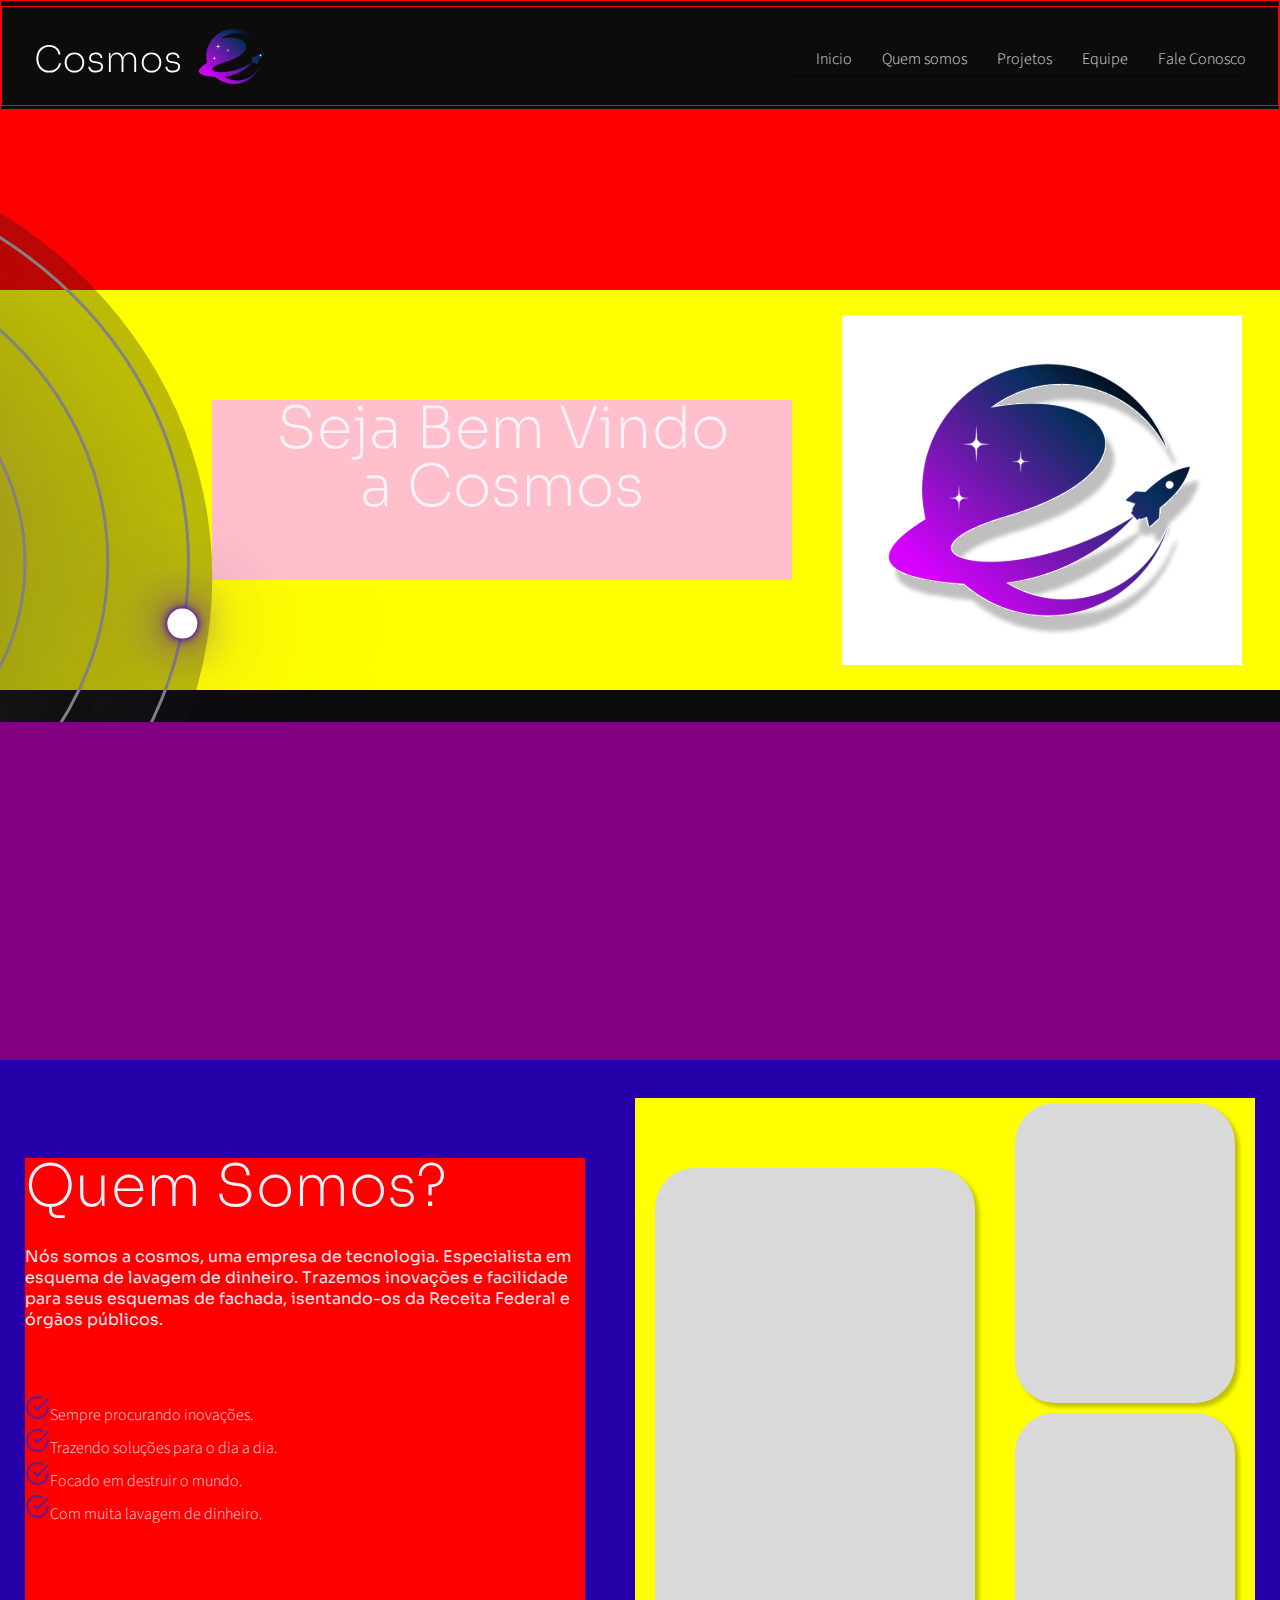
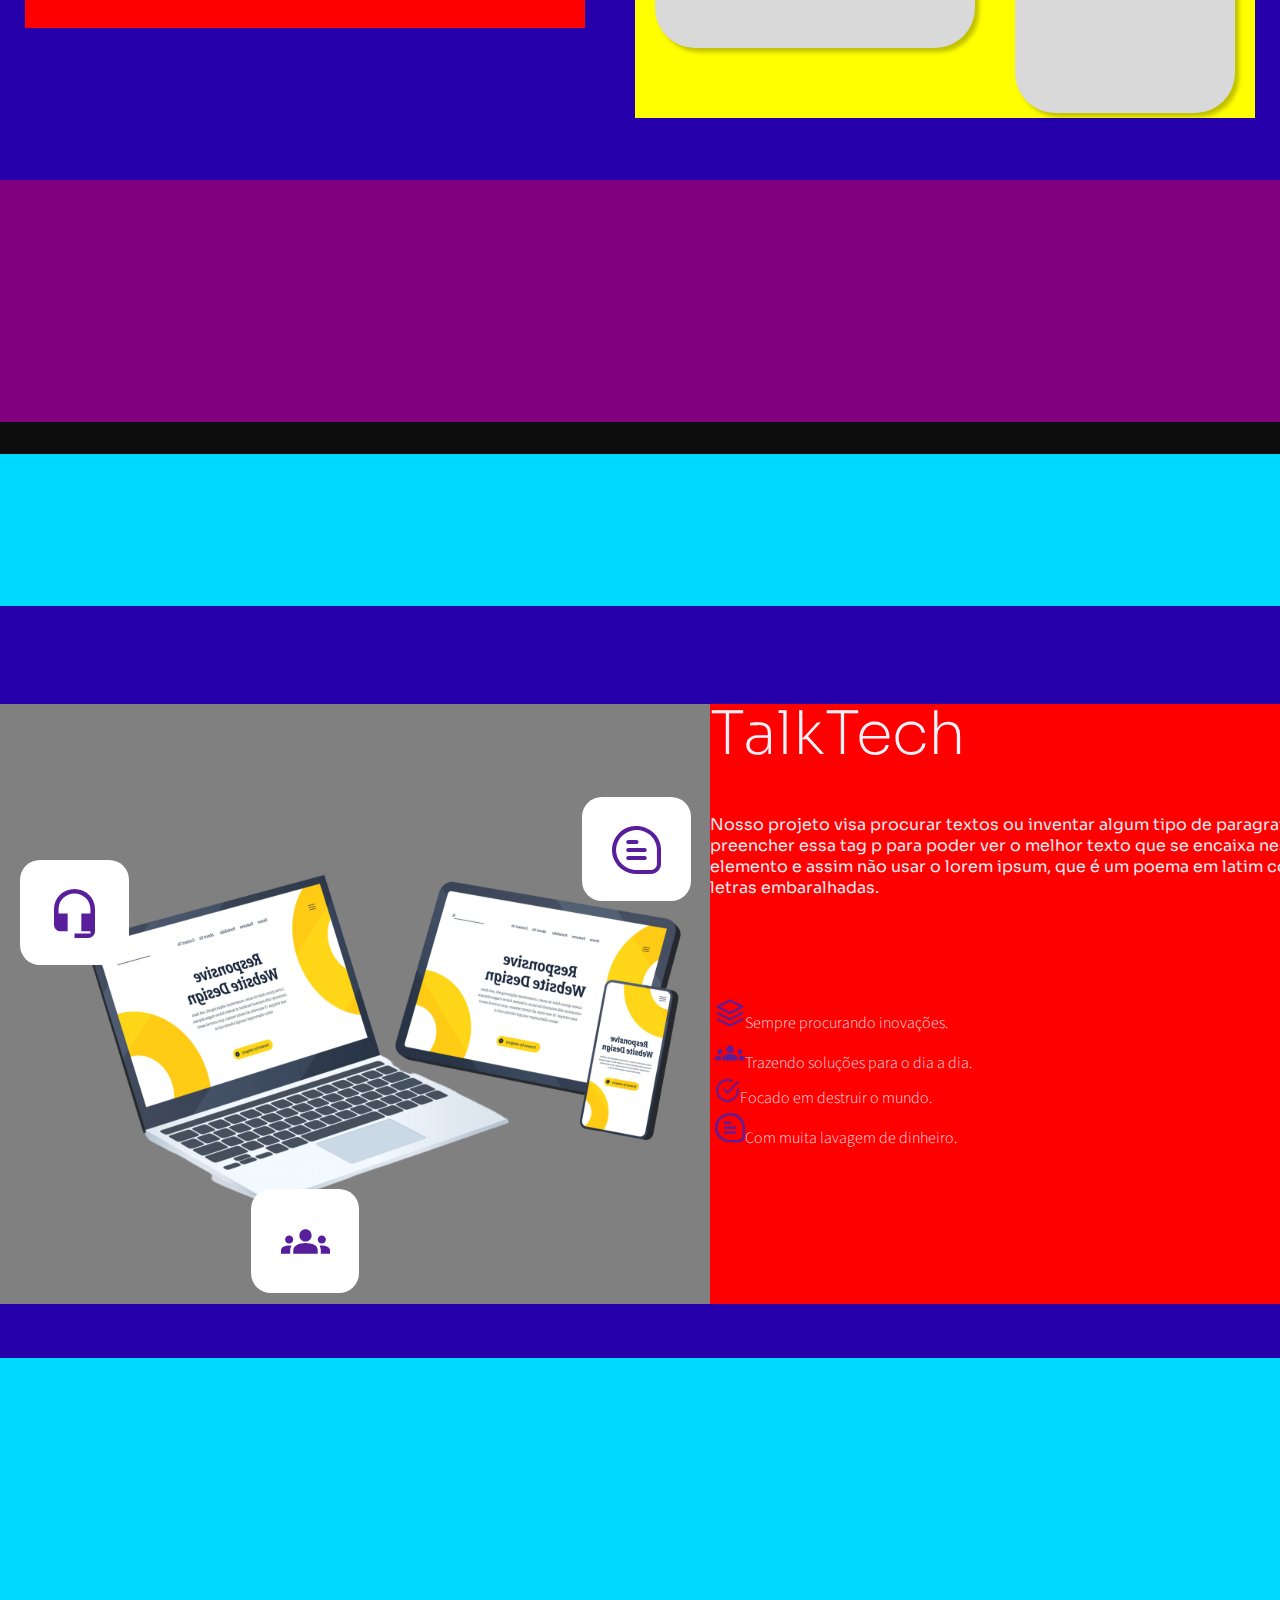
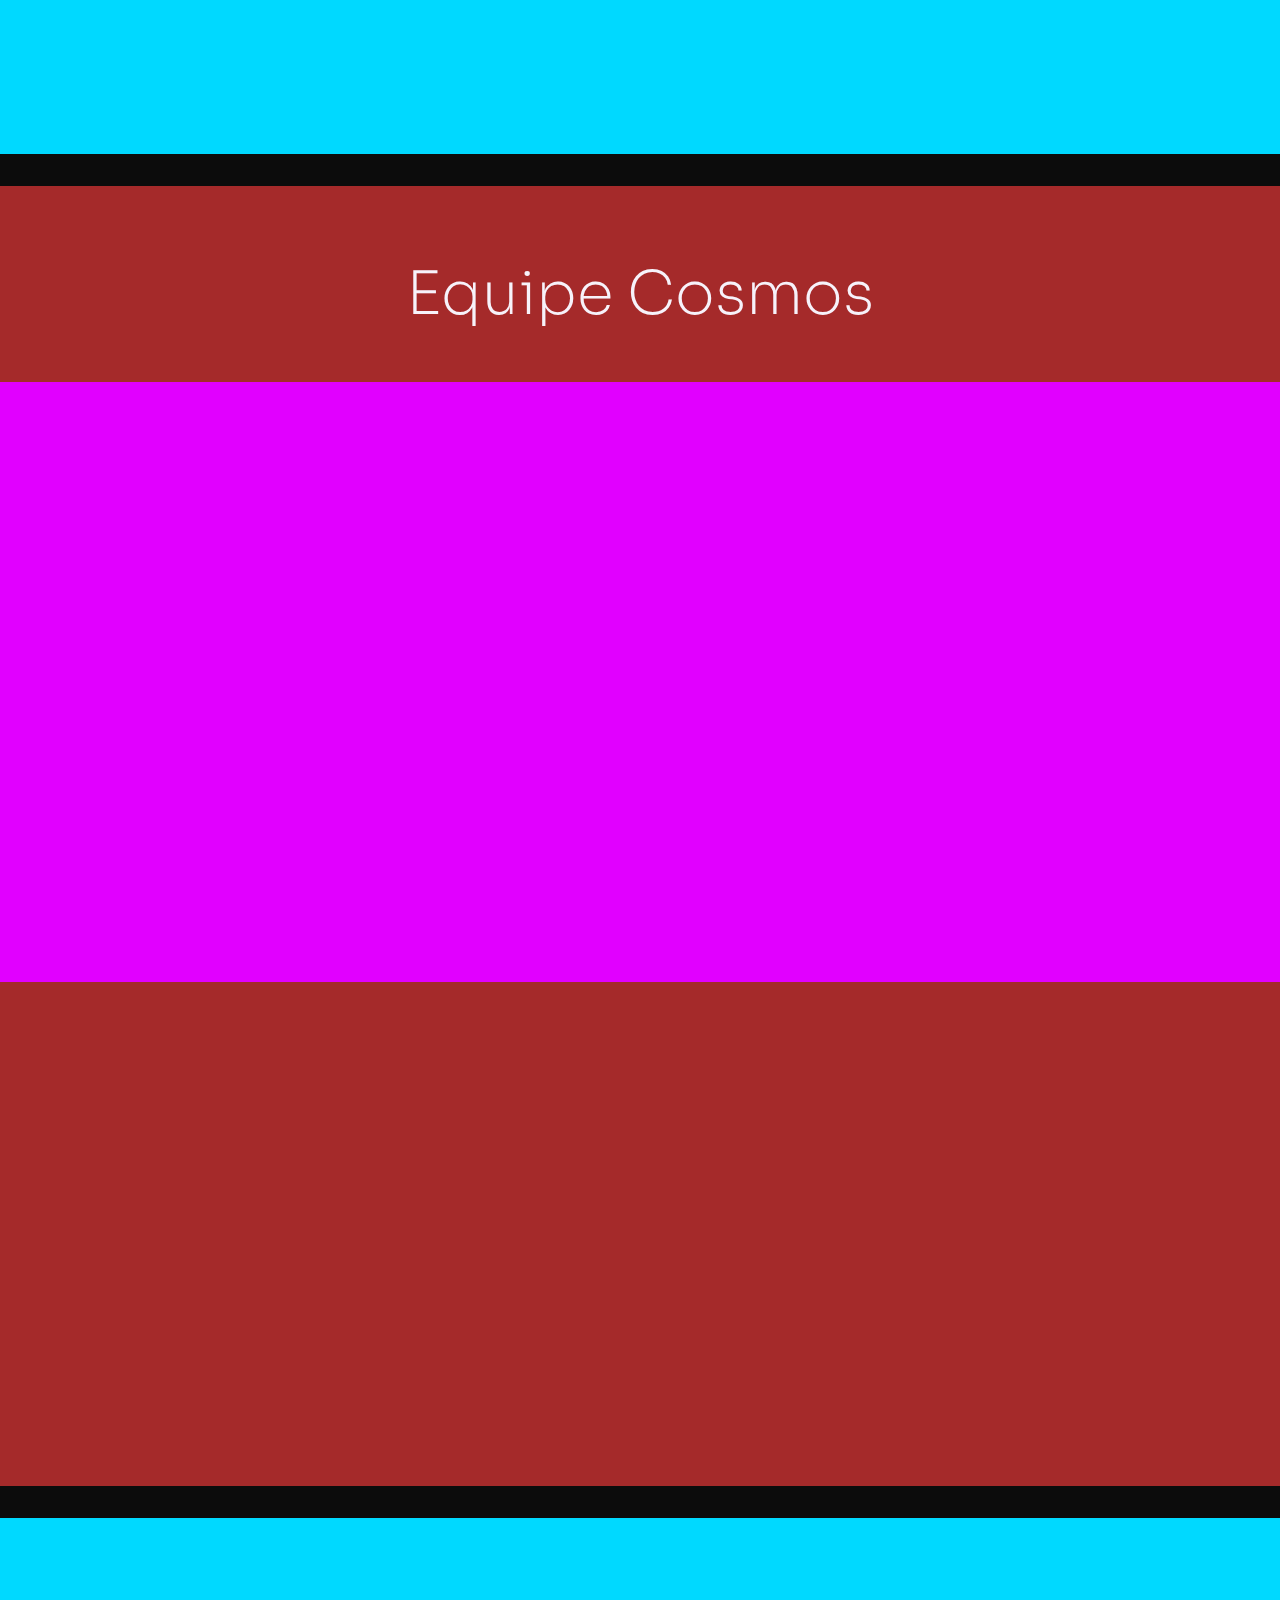
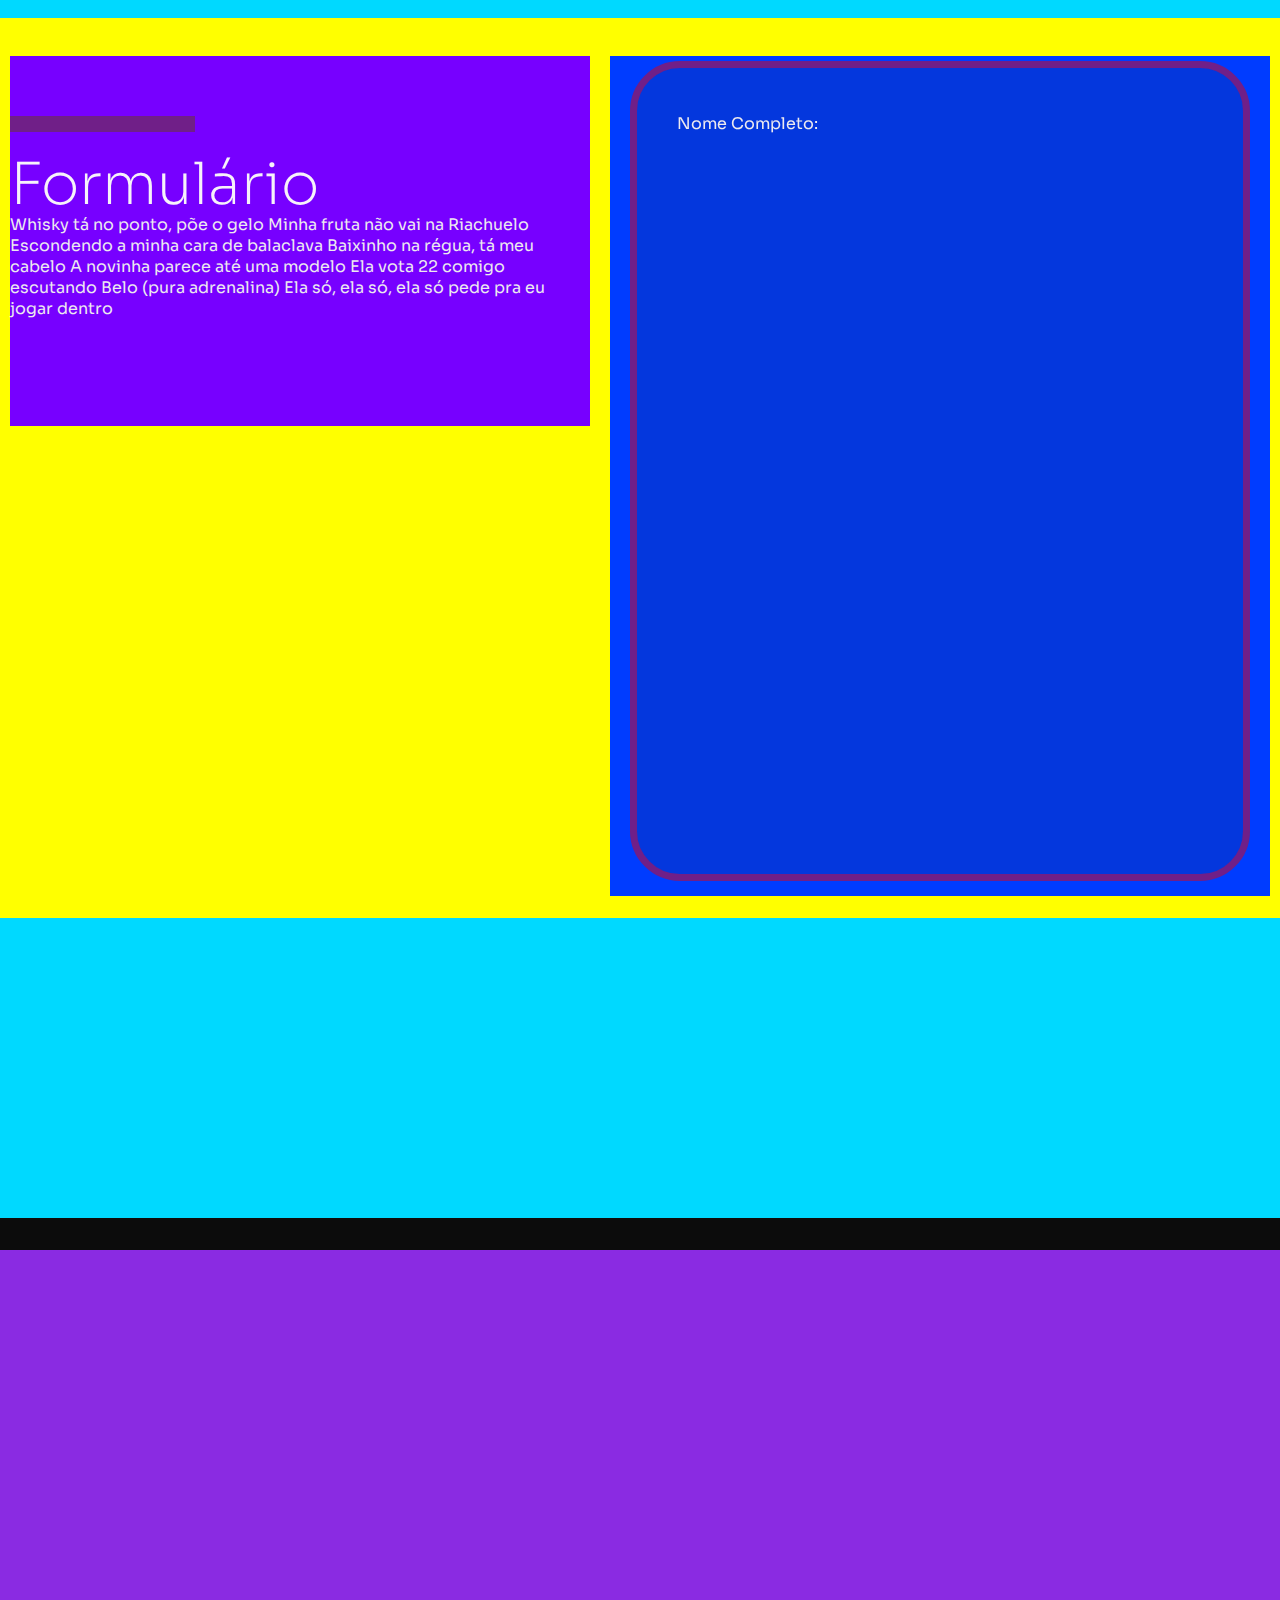
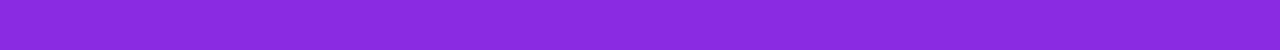
==== Cosmos-main/Cosmos/index.html @ 63ca4363 "Add files via upload" ====
<!DOCTYPE html>
<html lang="en">

<head>
    <meta charset="UTF-8">
    <meta http-equiv="X-UA-Compatible" content="IE=edge">
    <meta name="viewport" content="width=device-width, initial-scale=1.0">
    <link rel="stylesheet" href="css/style.css">
    <link href="https://fonts.googleapis.com/css2?family=Sora:wght@200&family=Source+Sans+Pro&display=swap" rel="stylesheet">
    <link rel="stylesheet" href="https://unpkg.com/swiper/swiper-bundle.min.css" />
    <link rel="icon" type="image/png" href="img/img-logo-central.svg">
    <!-- ===== Fontawesome CDN Link ===== -->
    <link rel="stylesheet" href="https://cdnjs.cloudflare.com/ajax/libs/font-awesome/6.0.0-beta3/css/all.min.css" />
    <title>Cosmos</title>
</head>

<body>
    <div class="container-stars">
        <span class="star-1"></span>
        <span class="2"></span>
        <span class="3"></span>
        <span></span>
        <span></span>
    </div>

    <!-- NAV BAR -->
    <header>
        <nav class="navbar-menu">
            <img src="img/logo-navbar.svg" alt="" class="navbar-cosmos-logo">

            <ul class="navbar-menu-lista">
                <li><a>Inicio</a></li>
                <li><a>Quem somos</a></li>
                <li><a>Projetos</a></li>
                <li><a>Equipe</a></li>
                <li><a>Fale Conosco</a></li>
            </ul>
        </nav>
    </header>
    <main class="landing-page-container-home">
        <div class="landing-page-orbita">
            <img src="img/Órbita.svg" alt="">
        </div>
        <div class="landing-page-welcome-container">
            <div class="landing-page-welcome-container-seja-bem-vindo">
                <h1>Seja Bem Vindo<br>a Cosmos</h1>
            </div>
            <div class="landing-page-welcome-container-img-logo-central">
                <img src="img/img-logo-central.svg" alt="" class="img-logo-central">
            </div>
        </div>
    </main>
    <section class="quem-somos-container-home">
    
        <div class="container-conteudo">
            <div class="quem-somos-text">
                <h1 class="quem-somos">Quem Somos?</h1>
                <p>Nós somos a cosmos, uma empresa de tecnologia. Especialista em esquema de lavagem de dinheiro.
                    Trazemos inovações e facilidade para seus esquemas de fachada, isentando-os da
                    Receita Federal e órgãos públicos.
                </p>
                <ul class="quem-somos-lista">
                    <li><img src="img/check-circle.svg" alt=""><a>Sempre procurando inovações.</a></li>
                    <li><img src="img/check-circle.svg" alt=""><a>Trazendo soluções para o dia a dia.</a></li>
                    <li><img src="img/check-circle.svg" alt=""><a>Focado em destruir o mundo.</a></li>
                    <li><img src="img/check-circle.svg" alt=""><a>Com muita lavagem de dinheiro.</a></li>
                </ul>
            </div>
            <div class="quem-somos-cards">
                <div class="quem-somos-cards-card-1">

                </div>
                <div class="quem-somos-cards-card-2">

                </div>
                <div class="quem-somos-cards-card-3">

                </div>
            </div>
        </div>
    </section>
    <section class="talktech-container-home">
        <div class="taktech-conteudo-container">
            <div class="talktech-computer-icons">
                <img src="img/computer-icons.svg" alt="" class="cumputer-icons">
            </div>
            <div class="talktech-text-right">
                <h1 class="talktech-title">TalkTech</h1>
                <p>Nosso projeto visa procurar textos ou inventar algum tipo de paragrafo para preencher
                    essa tag p para poder ver o melhor texto que se encaixa nesse elemento e assim não usar
                    o lorem ipsum, que é um poema em latim com as letras embaralhadas.
                </p>
                <ul class="talktech-lista">
                    <li><img src="img/icon-amount-cards.svg" alt=""><a>Sempre procurando inovações.</a></li>
                    <li><img src="img/icon-people.svg" alt=""><a>Trazendo soluções para o dia a dia.</a></li>
                    <li><img src="img/check-circle.svg" alt=""><a>Focado em destruir o mundo.</a></li>
                    <li><img src="img/icon-chat.svg" alt=""><a>Com muita lavagem de dinheiro.</a></li>
                </ul>
            </div>
        </div>
        
    </section>
    <section class="equipe-cosmos-container-home">
        <h1 class="talktech-title">Equipe Cosmos</h1>
        <div class="equipe-cosmos-cards">
            
        </div>
    </section>
    <section class="formulario-container-home">
        <div class="formulario-container-conteudo">
            <div class="formulario-text-left">
                <div class="formulario-purple-line-text-left">

                </div>
                <h1 class="formulario-titlte-text-left">Formulário</h1>
                <p>Whisky tá no ponto, põe o gelo
                    Minha fruta não vai na Riachuelo
                    Escondendo a minha cara de balaclava
                    Baixinho na régua, tá meu cabelo
                    A novinha parece até uma modelo
                    Ela vota 22  comigo escutando Belo (pura adrenalina)
                    Ela só, ela só, ela só pede pra eu jogar dentro
                </p>
            </div>
            <div class="formulario-container">
                <div class="formulario">
                    <p class="formulario-text-input">Nome Completo:</p>
                </div>
            </div>
        </div>
    </section>
    
    <footer>

    </footer>
</body>

</html>
---- Cosmos-main/Cosmos/css/style.css ----
@charset "UTF-8";
h1 {
  color: #f7f2fa;
  font-family: "Sora", sans-serif;
  font-size: 58px;
  line-height: 100%;
  font-weight: 200;
}
@media screen and (max-width: 960px) {
  h1 {
    font-family: "Sora", sans-serif;
    font-size: 36px;
    line-height: 120%;
  }
}

h2 {
  color: #f7f2fa;
  font-family: "Sora", sans-serif;
  font-size: 52px;
  line-height: 110%;
}
@media screen and (max-width: 960px) {
  h2 {
    font-family: "Sora", sans-serif;
    font-size: 36px;
    line-height: 120%;
  }
}

h3 {
  color: #f7f2fa;
  font-family: "Sora", sans-serif;
  font-size: 36px;
  line-height: 120%;
}
@media screen and (max-width: 960px) {
  h3 {
    font-family: "Sora", sans-serif;
    font-size: 24px;
    line-height: 120%;
  }
}

h4 {
  color: #f7f2fa;
  font-family: "Sora", sans-serif;
  font-size: 24px;
  line-height: 130%;
}
@media screen and (max-width: 960px) {
  h4 {
    font-family: "Sora", sans-serif;
    font-size: 18px;
    line-height: 130%;
  }
}

h5 {
  text-transform: uppercase;
  background: #a6a6a7;
  background-clip: text;
  -webkit-background-clip: text;
  -webkit-text-fill-color: transparent;
  font-weight: bold;
  font-family: "Sora", sans-serif;
  font-size: 18px;
  line-height: 140%;
}
@media screen and (max-width: 960px) {
  h5 {
    font-family: "Sora", sans-serif;
    font-size: 16px;
    line-height: 150%;
  }
}

p {
  color: #edeaef;
  font-family: "Sora", sans-serif;
}
@media screen and (max-width: 960px) {
  p {
    font-family: "Sora", sans-serif;
  }
}

.bold {
  font-weight: bold;
  color: #353436;
}

strong {
  color: #edeaef;
  font-family: "Sora", sans-serif;
}
@media screen and (max-width: 960px) {
  strong {
    font-family: "Sora", sans-serif;
  }
}

.text-center {
  text-align: center;
}

ul li {
  transition: 0.00001s ease;
  cursor: pointer;
}

ul li:hover {
  transform: scale(1.1);
}

@-webkit-keyframes floating {
  0% {
    transform: translate(0, 0px);
  }
  50% {
    transform: translate(0, 15px);
  }
  100% {
    transform: translate(0, 0px);
  }
}

@keyframes floating {
  0% {
    transform: translate(0, 0px);
  }
  50% {
    transform: translate(0, 15px);
  }
  100% {
    transform: translate(0, 0px);
  }
}
a {
  font-family: "Source Sans Pro", sans-serif;
  font-size: 16px;
  line-height: 140%;
  text-decoration: none;
  color: #f7f2fa;
  transition: 0.5s ease;
}
a:hover {
  opacity: 0.9;
}

.link-menu {
  display: inline-block;
  padding: 12px 16px;
  position: relative;
}

*, *::after, *::before {
  padding: 0;
  margin: 0;
  box-sizing: border-box;
}

body {
  background: #0c0c0c;
  width: 100%;
  height: 100vh;
  scroll-behavior: smooth;
  position: relative;
}

/*.container-stars{
   width: 600px;
   height: 600px;
   display: flex;
   position: relative;
   background: #2500aa;

}*/
/*.container-stars span {
   position: absolute;
   width: 10px;
   border-radius: 50%;
   height: 10px;
   animation-name: floating;
    animation-duration: 3s;
    animation-iteration-count: infinite;
    animation-timing-function: ease-in-out;
    margin-left: 30px;
    margin-top: 5px;
   background: #f1edf5;
   box-shadow: 0px 0px 11.4912px #CFCCCC, 0px 0px 6.5664px #CFCCCC, 0px 0px 3.8304px #CFCCCC, 0px 0px 1.9152px #CFCCCC, 0px 0px 0.5472px #CFCCCC, 0px 0px 0.2736px #CFCCCC; 

}

span.star-1{
   position: absolute;
   width: 20px;
   border-radius: 50%;
   height: 20px;
   animation-name: floating;
    animation-duration: 3s;
    animation-iteration-count: infinite;
    animation-timing-function: ease-in-out;
    margin-left: 30px;
    margin-top: 5px;
   background: #f1edf5;
   box-shadow: 0px 0px 11.4912px #CFCCCC, 0px 0px 6.5664px #CFCCCC, 0px 0px 3.8304px #CFCCCC, 0px 0px 1.9152px #CFCCCC, 0px 0px 0.5472px #CFCCCC, 0px 0px 0.2736px #CFCCCC; 

}*/
header {
  width: 100%;
  height: 110px;
  border: 1px solid red;
  padding-top: 5px;
}

nav {
  max-width: 1416px;
  margin: 0 auto;
  border: 1px solid red;
  height: 100px;
  display: flex;
  color: white;
  align-items: center;
  position: relative;
  justify-content: space-between;
  padding: 0px 32px;
}

ul.navbar-menu-lista {
  list-style-type: none;
  display: flex;
  color: rgb(255, 255, 255);
  font-size: 24px;
  box-shadow: 0px 4px 4px 0px rgba(0, 0, 0, 0.25);
  font-style: Regular;
  text-align: left;
  font-family: Source Sans Pro;
  font-weight: 250;
  line-height: normal;
  font-stretch: normal;
  text-decoration: none;
}

li {
  padding-left: 30px;
}

.seja-bem-vindo-a-cosmos {
  font-size: 60px;
  line-height: 100%;
}

/********************************Container Principal*********************************/
main {
  max-width: 1416px;
  position: relative;
  background: red;
  display: flex;
  justify-content: center;
  flex-direction: row;
  margin: 0 auto;
}

/***************************Landing Page*************************************/
div.landing-page-container-home {
  width: 100%;
  height: 1300px;
  background: gray;
}

div.landing-page-orbita {
  width: 1140px;
  height: 940px;
  position: absolute;
  margin-left: -1600px;
  background: url("img/Órbita.svg");
}

.landing-page-welcome-container {
  width: 100%;
  height: 400px;
  display: flex;
  margin-top: 180px;
  justify-content: end;
  align-items: center;
  background: yellow;
}

.landing-page-welcome-container-seja-bem-vindo {
  width: 580px;
  height: 180px;
  margin-right: 50px;
  padding-bottom: 0px;
  background: pink;
  text-align: center;
}

div.landing-page-welcome-container-img-logo-central {
  width: 400px;
  height: 350px;
  background: white;
  margin-right: 38px;
}

div.landing-page-welcome-container-img-logo-central::hover {
  cursor: pointer;
}

/***************************Quem Somos*************************************/
section.quem-somos-container-home {
  max-width: 1416px;
  height: 1300px;
  margin: 32px auto;
  display: flex;
  position: relative;
  align-items: flex-start;
  background: purple;
}

.container-conteudo {
  width: 1416px;
  height: 720px;
  margin-top: 338px;
  display: flex;
  justify-content: space-around;
  background: #2500aa;
}

.quem-somos-text {
  width: 560px;
  height: 470px;
  margin-top: 98px;
  background: red;
}

.quem-somos-text p {
  margin-top: 30px;
}

ul.quem-somos-lista {
  list-style-type: none;
  display: flex;
  flex-direction: column;
  margin: 0 0;
  color: rgb(255, 255, 255);
  font-size: 20px;
  text-align: left;
  font-family: Source Sans Pro;
  font-weight: 250;
  line-height: normal;
  font-stretch: normal;
  text-decoration: none;
  margin-top: 65px;
}

ul.quem-somos-lista li {
  padding: 0;
}

.quem-somos-cards {
  width: 620px;
  height: 620px;
  display: flex;
  flex-direction: column;
  flex-wrap: wrap;
  justify-content: center;
  align-items: center;
  margin-top: 38px;
  background: yellow;
}

.quem-somos-cards-card-1 {
  width: 320px;
  height: 480px;
  border-radius: 40px;
  background-image: url(../img/masqueico-gordinho.jpg);
  box-shadow: 4px 4px 4px 0px rgba(0, 0, 0, 0.25);
  background: #D9D9D9;
}

.quem-somos-cards-card-2 {
  width: 220px;
  height: 300px;
  box-shadow: 4px 4px 4px 0px rgba(0, 0, 0, 0.25);
  border-radius: 40px;
  background: #D9D9D9;
}

.quem-somos-cards-card-3 {
  width: 220px;
  height: 300px;
  box-shadow: 4px 4px 4px 0px rgba(0, 0, 0, 0.25);
  border-radius: 40px;
  margin-top: 10px;
  background: #D9D9D9;
}

.background-linhas-1 {
  width: 2500px;
  height: 1415px;
  margin: 1265px auto 0;
  margin-left: 1295px;
  position: absolute;
}

/***************************TalkTech*************************************/
section.talktech-container-home {
  max-width: 1416px;
  height: 1300px;
  margin: 32px auto;
  display: flex;
  position: relative;
  align-items: flex-start;
  background: #00d9ff;
}

.taktech-conteudo-container {
  width: 1416px;
  height: 752px;
  margin-top: 152px;
  display: flex;
  justify-content: space-around;
  background: #2500aa;
}

.talktech-text-right {
  width: 640px;
  height: 600px;
  margin-top: 98px;
  background: red;
}

h1.talktech-title {
  font-size: 60px;
}

ul.talktech-lista {
  list-style-type: none;
  display: flex;
  flex-direction: column;
  margin: 0 0;
  color: rgb(255, 255, 255);
  font-size: 24px;
  text-align: left;
  font-family: Source Sans Pro;
  font-weight: 250;
  line-height: normal;
  font-stretch: normal;
  text-decoration: none;
  margin-top: 100px;
}

.talktech-text-right p {
  margin-top: 50px;
}

.talktech-lista li {
  padding-left: 5px;
}

.talktech-computer-icons {
  width: 710px;
  height: 600px;
  display: flex;
  justify-content: center;
  align-items: center;
  margin-top: 98px;
  background: gray;
}

/***************************Equipe Cosmos*************************************/
section.equipe-cosmos-container-home {
  max-width: 1416px;
  height: 1300px;
  margin: 32px auto;
  padding-top: 78px;
  display: flex;
  flex-direction: column;
  align-items: center;
  background: brown;
}

div.equipe-cosmos-cards {
  width: 1416px;
  height: 600px;
  margin-top: 58px;
  background: rgb(225, 0, 255);
}

/***************************Formulário*************************************/
section.formulario-container-home {
  max-width: 1416px;
  height: 1300px;
  padding-top: 100px;
  margin: 0 auto 32px;
  background: #00d9ff;
}

.formulario-container-conteudo {
  max-width: 1416px;
  height: 900px;
  padding-top: 38px;
  display: flex;
  flex-direction: row;
  justify-content: space-around;
  background: yellow;
}

div.formulario-text-left {
  width: 580px;
  height: 370px;
  padding-top: 60px;
  background: #7700ff;
}

h1.formulario-titlte-text-left {
  margin-top: 40px;
}

.formulario-purple-line-text-left {
  width: 185px;
  position: absolute;
  border: 8px solid #701F88;
}

div.formulario-container {
  width: 660px;
  height: 840px;
  padding-top: 5px;
  display: flex;
  justify-content: center;
  background: #003cff;
}

div.formulario {
  box-sizing: border-box;
  padding: 45px 40px 40px;
  width: 620px;
  height: 820px;
  background: rgba(28, 28, 28, 0.15);
  border: 7px solid #701F88;
  -webkit-backdrop-filter: blur(10px);
          backdrop-filter: blur(10px);
  /* Note: backdrop-filter has minimal browser support */ /******Não apaga esse comentário*/
  border-radius: 50px;
}

/***************************Footer*************************************/
footer {
  max-width: 1416px;
  height: 400px;
  margin: 0 auto 32px;
  background: blueviolet;
}

.-grid-1 {
  width: 1000px;
}/*# sourceMappingURL=style.css.map */
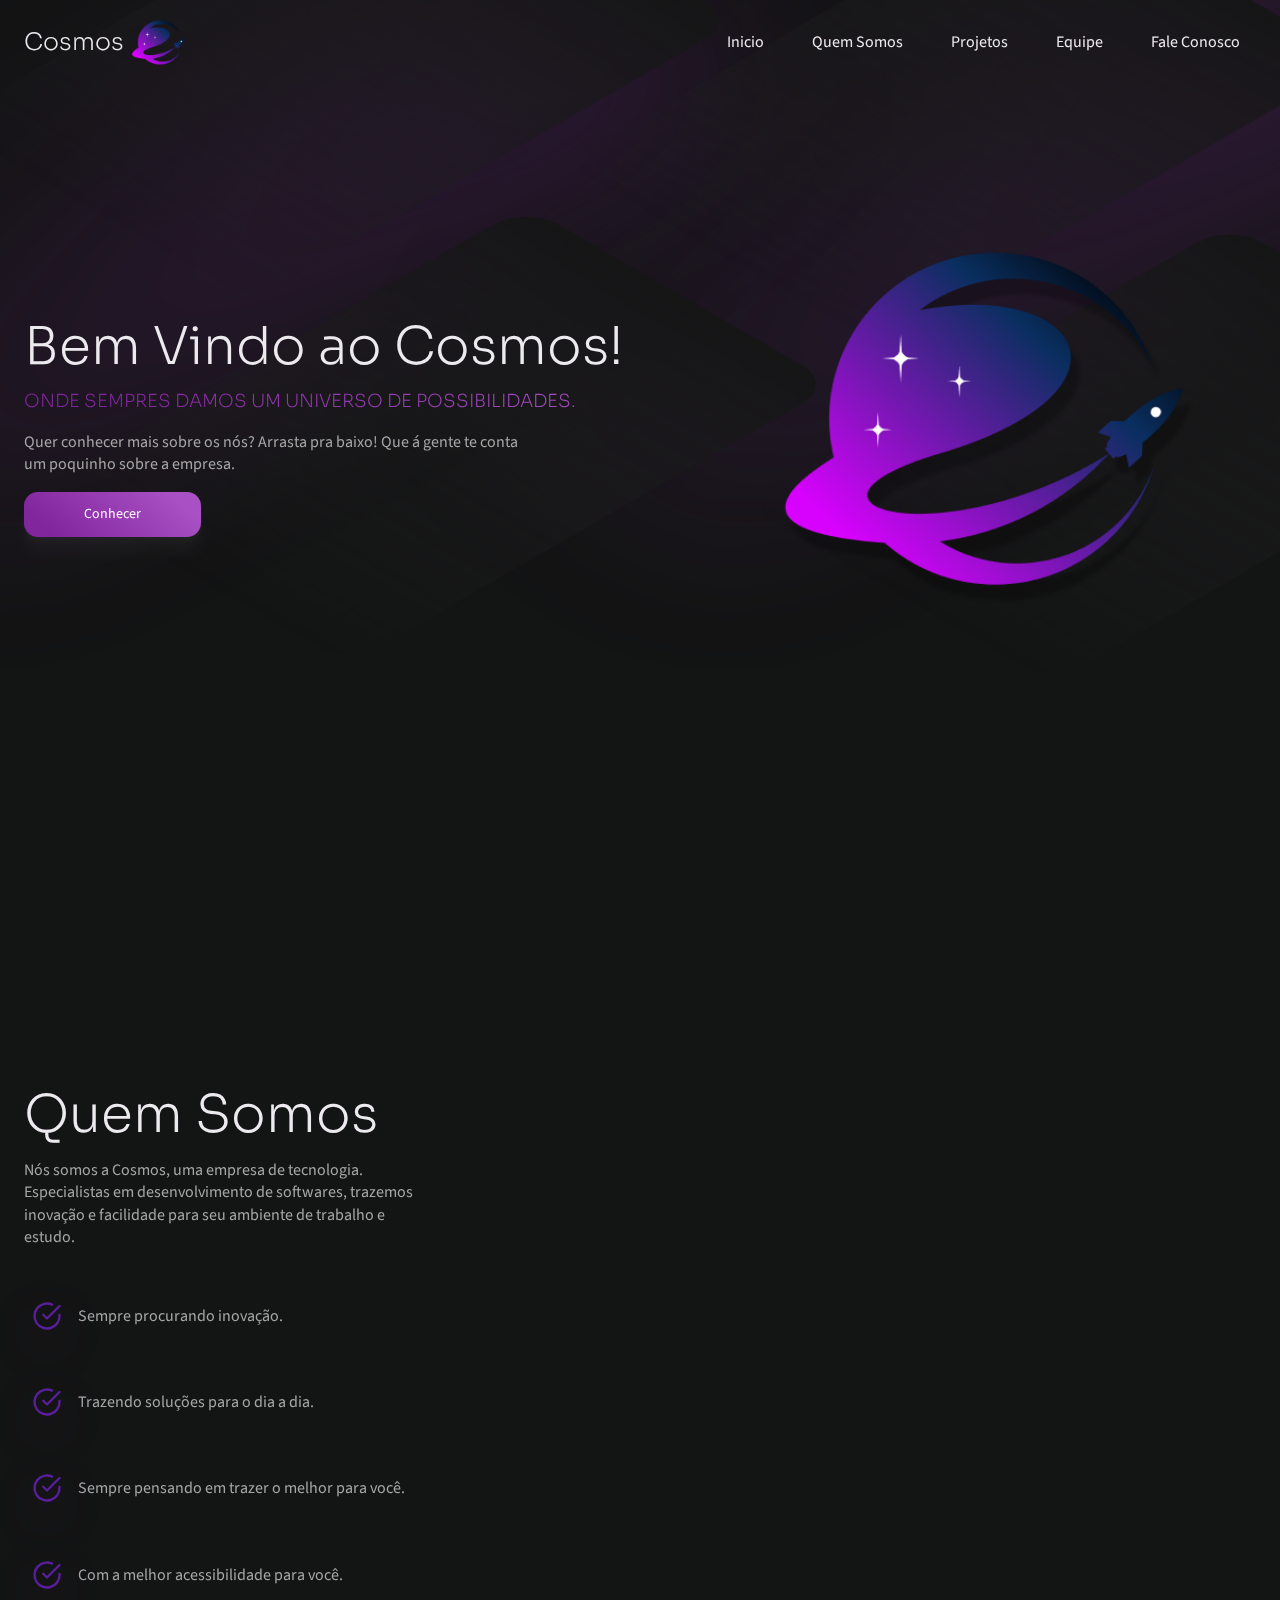
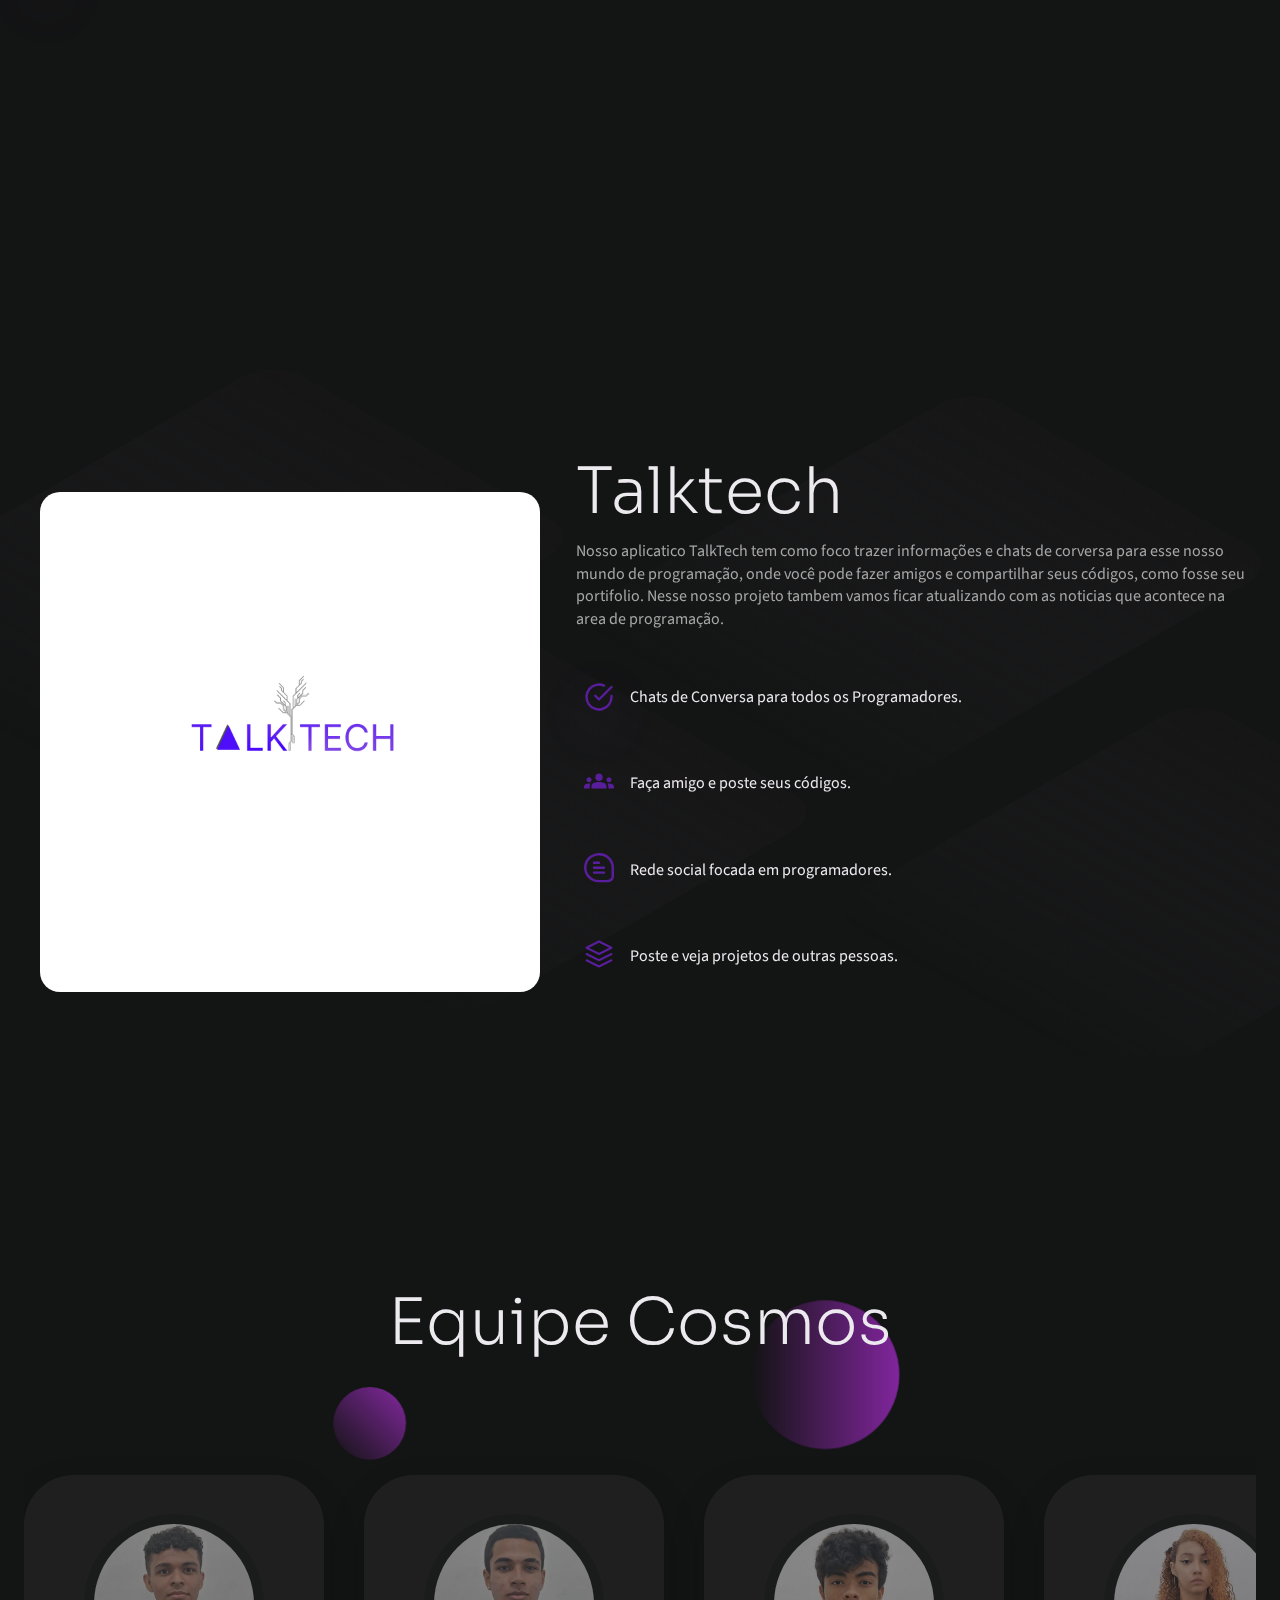
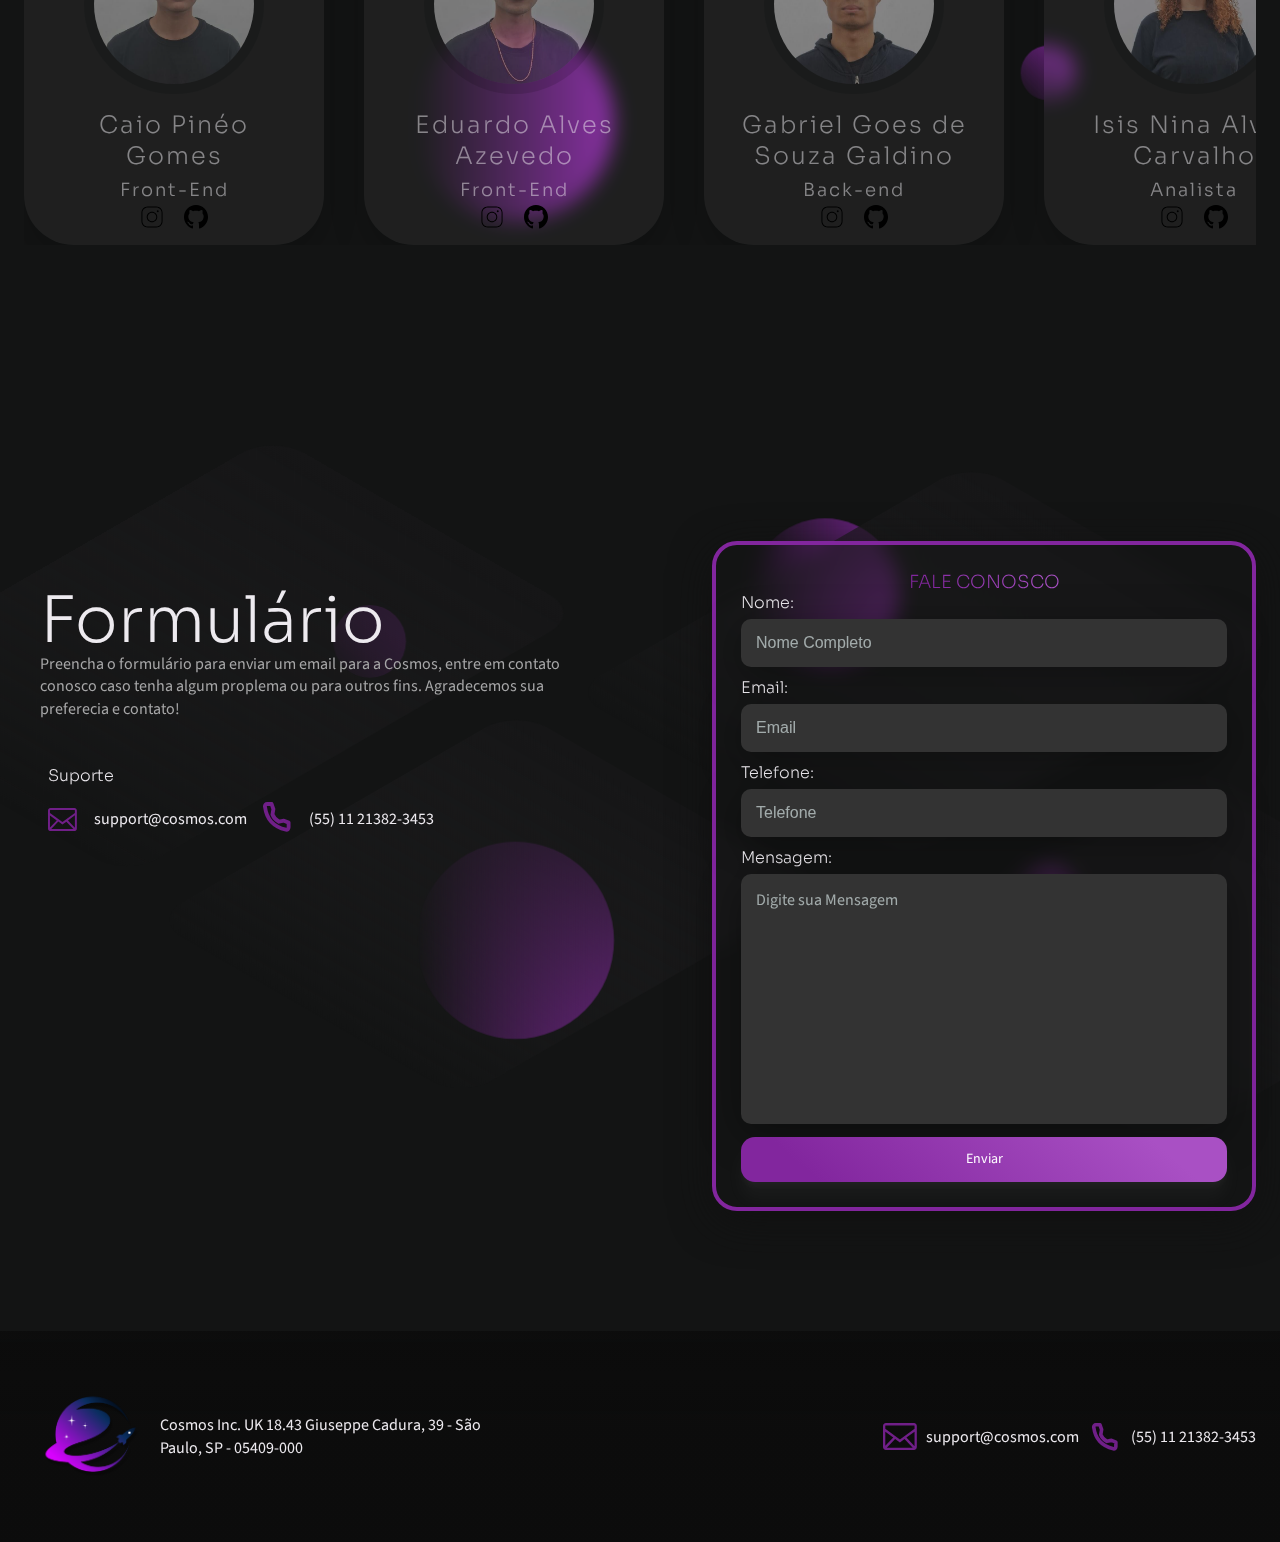
==== commit 56bfa668: "Add files via upload" ====
--- a/Cosmos-main/Cosmos/index.html
+++ b/Cosmos-main/Cosmos/index.html
@@ -1,138 +1,440 @@
 <!DOCTYPE html>
-<html lang="en">
+<html lang="pt-br">
 
 <head>
     <meta charset="UTF-8">
     <meta http-equiv="X-UA-Compatible" content="IE=edge">
     <meta name="viewport" content="width=device-width, initial-scale=1.0">
+    <link rel="preconnect" href="https://fonts.googleapis.com">
+    <link rel="preconnect" href="https://fonts.gstatic.com" crossorigin>
+    <link href="https://fonts.googleapis.com/css2?family=Sora:wght@300&family=Source+Sans+Pro:wght@200&display=swap"rel="stylesheet">
+    <link rel="stylesheet" href="https://unpkg.com/swiper/swiper-bundle.min.css">
+    <link rel="icon" type="image/png" href="img/logo.png">
+    <title>Cosmos</title>
     <link rel="stylesheet" href="css/style.css">
-    <link href="https://fonts.googleapis.com/css2?family=Sora:wght@200&family=Source+Sans+Pro&display=swap" rel="stylesheet">
-    <link rel="stylesheet" href="https://unpkg.com/swiper/swiper-bundle.min.css" />
-    <link rel="icon" type="image/png" href="img/img-logo-central.svg">
-    <!-- ===== Fontawesome CDN Link ===== -->
-    <link rel="stylesheet" href="https://cdnjs.cloudflare.com/ajax/libs/font-awesome/6.0.0-beta3/css/all.min.css" />
-    <title>Cosmos</title>
+    <script src="js/svg-inject.min.js"></script>
 </head>
 
 <body>
-    <div class="container-stars">
-        <span class="star-1"></span>
-        <span class="2"></span>
-        <span class="3"></span>
-        <span></span>
-        <span></span>
+
+    <!---========= HEADER =========-->
+    <header id="header">
+
+        <!---========= NAV-BAR MOBILE =========-->
+        <nav class="navbar-mobile">
+            <div class="bx" id="bx"></div>
+            <div class="logo-nav">
+                <h4>Cosmos</h4>
+                <img id="img-logo" src="img/logomini.png" alt="">
+            </div>
+        </nav>
+
+        <!---========= NAV-BAR DESKTOP =========-->
+        <nav class="navbar-desktop">
+            <div class="navbar-desktop-item-1">
+                <div class="logo-nav">
+                    <h4>Cosmos</h4>
+                    <img id="img-logo" src="img/logomini.png" alt="">
+                </div>
+            </div>
+            <div class="navbar-desktop-item-2">
+                <a href="#Inicio" class="nav-link-desktop">Inicio</a>
+                <a href="#Quem-somos" class="nav-link-desktop">Quem Somos</a>
+                <a href="#Projetos" class="nav-link-desktop">Projetos</a>
+                <a href="#Equipe" class="nav-link-desktop">Equipe</a>
+                <a href="#Fale-conosco" class="nav-link-desktop">Fale Conosco</a>
+            </div>
+        </nav>
+
+        <!---========= MENU MOBILE =========--> 
+        <nav class="menu-mobile" id="menu-mobile">
+            <div class="nav-list-mobile">
+                <a href="" class="nav-link-mobile mb-1">Inicio</a>
+                <a href="" class="nav-link-mobile mb-1">Quem Somos</a>
+                <a href="" class="nav-link-mobile mb-1">Projetog</a>
+                <a href="" class="nav-link-mobile mb-1">Equipe</a>
+                <a href="" class="nav-link-mobile mb-1">Fale Conosco</a>
+            </div>
+        </nav>
+
+    </header>
+
+    <!---========= HERO =========-->
+    <div class="bg-home">
+        <img src="svg/bg-home.svg" class="svg-bg-home" alt="" onload="SVGInject(this)">
     </div>
-
-    <!-- NAV BAR -->
-    <header>
-        <nav class="navbar-menu">
-            <img src="img/logo-navbar.svg" alt="" class="navbar-cosmos-logo">
-
-            <ul class="navbar-menu-lista">
-                <li><a>Inicio</a></li>
-                <li><a>Quem somos</a></li>
-                <li><a>Projetos</a></li>
-                <li><a>Equipe</a></li>
-                <li><a>Fale Conosco</a></li>
+    <main class="container hero py-5" id="Inicio">
+        <div class="flex-item-2 mt-3 py-3">
+            <h2>Bem Vindo ao Cosmos!</h2>
+            <h5 class="my-2">Onde sempres damos um universo de possibilidades.</h5>
+            <p>Quer conhecer mais sobre os nós? Arrasta pra baixo! Que á gente te conta<p> 
+                 um poquinho sobre a empresa.</p>
+            </p>
+            <button class="btn mt-2" type="submit">Conhecer</button>
+        </div>
+        <div class="flex-item-1 mt-3">
+            <div class="logo">
+                <img src="img/logo.png" alt="">
+            </div>
+        </div>
+    </main>
+
+    <!---========= SECTION PEOPLE =========-->
+    <section class="container" id="Quem-somos">
+        <div class="flex-item-4 flex-column">
+            <h2>Quem Somos</h2>
+            <br>
+            <p>
+                Nós somos a Cosmos, uma empresa de tecnologia. Especialistas em desenvolvimento de softwares,
+                trazemos inovação e facilidade para seu ambiente de trabalho e estudo.
+            </p>
+
+            <ul class="list mt-3">
+                <li class="list-item bg-icon-check">
+                    <p>Sempre procurando inovação.</p>
+                </li>
+                <li class="list-item bg-icon-check">
+                    <p>Trazendo soluções para o dia a dia.</p>
+                </li>
+                <li class="list-item bg-icon-check">
+                    <p>Sempre pensando em trazer o melhor para você.</p>
+                </li>
+                <li class="list-item bg-icon-check">
+                    <p>Com a melhor acessibilidade para você.</p>
+                </li>
             </ul>
-        </nav>
-    </header>
-    <main class="landing-page-container-home">
-        <div class="landing-page-orbita">
-            <img src="img/Órbita.svg" alt="">
-        </div>
-        <div class="landing-page-welcome-container">
-            <div class="landing-page-welcome-container-seja-bem-vindo">
-                <h1>Seja Bem Vindo<br>a Cosmos</h1>
-            </div>
-            <div class="landing-page-welcome-container-img-logo-central">
-                <img src="img/img-logo-central.svg" alt="" class="img-logo-central">
-            </div>
-        </div>
-    </main>
-    <section class="quem-somos-container-home">
+        </div>
+        <div class="flex-item-3 mx-2">
+            <img src="svg/svg-people1.svg" alt="" onload="SVGInject(this)">
+        </div>
+        <div class="flex-item-1 flex-column mx-2 my-3">
+            <img src="svg/svg-people2.svg" class="mx-2 my-2" id="people2" alt="" onload="SVGInject(this)">
+            <img src="svg/svg-people3.svg" class="mx-2 my-2" alt="" onload="SVGInject(this)">
+        </div>
+    </section>
+
+    <!---========= TalkTech =========-->
+    <div class="relative">
+
+        <img src="svg/fignu7.svg" class="w-auto svg-invite" alt="" onload="SVGInject(this)">
+
+        <section class="container hero py-5 mt-2 mb-3" id="Projetos">
+            <div class="flex-item-1 mx-2 py-3">
+                <div class="logo-projeto">
+                    <img src="img/TalkTechLogo01.png" alt="">
+                </div>
+            </div>
+            <div class="flex-item-2 flex-column">
+                <h1>Talktech</h1>
+                <p class="mt-2">Nosso aplicatico TalkTech tem como foco trazer informações e chats de corversa para esse nosso mundo de programação,
+                    onde você pode fazer amigos e compartilhar seus códigos, como fosse seu portifolio. Nesse nosso projeto tambem vamos
+                    ficar atualizando com as noticias que acontece na area de programação.
+                </p>
+                <ul class="list mt-3">
+                    <li class="list-item bg-icon-check"><a>Chats de Conversa para todos os Programadores.</a></li>
+                    <li class="list-item bg-icon-people"><a>Faça amigo e poste seus códigos.</a></li>
+                    <li class="list-item bg-icon-chat"><a>Rede social focada em programadores.</a></li>
+                    <li class="list-item bg-icon-amount-cards"><a>Poste e veja projetos de outras pessoas.</a></li>
+                </ul>
+            </div>
+        </section>
+    </div>
+
+    <!---========= EQUIPE COSMOS =========-->
+
+    <div class="relative">
+
+        <img src="svg/fignu6.svg" class="w-auto svg-invite" alt="" onload="SVGInject(this)">
+
+        <section class="container-swiper py-5" id="Equipe">
+            <div class="swiper-container">
+                <div class="flex-center mb-4">
+                    <h1 class="mb-3">Equipe Cosmos</h1>
+                </div>
+                <div class="flex-end">
+                    <div class="button-next"></div>
+                <div class="button-prev"></div>
+                </div>
+                
+                <div class="swiper-wrapper">
+                    <!--============ CARD DESENVOLVEDORES ===========-->
+                    <div class="swiper-slide">
+                        <div class="content">
+                            <div class="imgBx mb-2"><img class="img-Devs" src="img/caio.jpeg" alt=""></div>
+                            <div class="contentTx">
+                                <h4 class="txt-devs">Caio Pinéo Gomes <br> <span class="devs-func"> Front-End </span></h4>
+                            </div>    
+                        </div>
+                        <ul class="sci">
+                            <li class="icon bg-icon-inst" >
+                                <a href=""><img src="svg/icon-insta.svg" alt="" width="24px" height="24px"></a>
+                            </li>
+                            <li class="icon bg-icon-git" >
+                                <a href=""><img src="svg/icon-github.svg" alt=""></a>
+                            </li>
+                        </ul>
+                    </div>
+                    <div class="swiper-slide">
+                        <div class="content">
+                            <div class="imgBx mb-2"><img class="img-Devs" src="img/dudu.jpeg" alt=""></div>
+                            <div class="contentTx">
+                                <h4 class="txt-devs">Eduardo Alves Azevedo <br> <span class="devs-func"> Front-End </span></h4>
+                            </div>    
+                        </div>
+                        <ul class="sci">
+                            <li class="icon bg-icon-inst" >
+                                <a href=""><img src="svg/icon-insta.svg" alt="" width="24px" height="24px"></a>
+                            </li>
+                            <li class="icon bg-icon-git" >
+                                <a href=""><img src="svg/icon-github.svg" alt=""></a>
+                            </li>
+                        </ul>
+                    </div>
+                    <div class="swiper-slide">
+                        <div class="content">
+                            <div class="imgBx mb-2"><img class="img-Devs" src="img/goes.jpeg" alt=""></div>
+                            <div class="contentTx">
+                                <h4 class="txt-devs">Gabriel Goes de Souza Galdino<br> <span class="devs-func"> Back-end </span></h4>
+                            </div>    
+                        </div>
+                        <ul class="sci">
+                            <li class="icon bg-icon-inst" >
+                                <a href=""><img src="svg/icon-insta.svg" alt="" width="24px" height="24px"></a>
+                            </li>
+                            <li class="icon bg-icon-git" >
+                                <a href=""><img src="svg/icon-github.svg" alt=""></a>
+                            </li>
+                        </ul>
+                    </div>
+                    <div class="swiper-slide">
+                        <div class="content">
+                            <div class="imgBx mb-2"><img class="img-Devs" src="img/isis.jpeg" alt=""></div>
+                            <div class="contentTx">
+                                <h4 class="txt-devs">Isis Nina Alves Carvalho<br> <span class="devs-func"> Analista </span></h4>
+                            </div>    
+                        </div>
+                        <ul class="sci">
+                            <li class="icon bg-icon-inst" >
+                                <a href=""><img src="svg/icon-insta.svg" alt="" width="24px" height="24px"></a>
+                            </li>
+                            <li class="icon bg-icon-git" >
+                                <a href=""><img src="svg/icon-github.svg" alt=""></a>
+                            </li>
+                        </ul>
+                    </div>
+                    <div class="swiper-slide">
+                        <div class="content">
+                            <div class="imgBx mb-2"><img class="img-Devs" src="img/kennedy.jpeg" alt=""></div>
+                            <div class="contentTx">
+                                <h4 class="txt-devs">Kennedy Gomes Nunes<br> <span class="devs-func"> Designer </span></h4>
+                            </div>    
+                        </div>
+                        <ul class="sci">
+                            <li class="icon bg-icon-inst" >
+                                <a href=""><img src="svg/icon-insta.svg" alt="" width="24px" height="24px"></a>
+                            </li>
+                            <li class="icon bg-icon-git" >
+                                <a href=""><img src="svg/icon-github.svg" alt=""></a>
+                            </li>
+                        </ul>
+                    </div>
+                    <div class="swiper-slide">
+                        <div class="content">
+                            <div class="imgBx mb-2"><img class="img-Devs" src="img/leo.jpeg" alt=""></div>
+                            <div class="contentTx">
+                                <h4 class="txt-devs">Leonardo Pereira da Silva <br> <span class="devs-func"> Back-End </span></h4>
+                            </div>    
+                        </div>
+                        <ul class="sci">
+                            <li class="icon bg-icon-inst" >
+                                <a href=""><img src="svg/icon-insta.svg" alt="" width="24px" height="24px"></a>
+                            </li>
+                            <li class="icon bg-icon-git" >
+                                <a href=""><img src="svg/icon-github.svg" alt=""></a>
+                            </li>
+                        </ul>
+                    </div>
+                    <div class="swiper-slide">
+                        <div class="content">
+                            <div class="imgBx mb-2"><img class="img-Devs" src="img/lucas.jpeg" alt=""></div>
+                            <div class="contentTx">
+                                <h4 class="txt-devs">Lucas Ferreira Chagas <br> <span class="devs-func"> Designer </span></h4>
+                            </div>    
+                        </div>
+                        <ul class="sci">
+                            <li class="icon bg-icon-inst" >
+                                <a href=""><img src="svg/icon-insta.svg" alt="" width="24px" height="24px"></a>
+                            </li>
+                            <li class="icon bg-icon-git" >
+                                <a href=""><img src="svg/icon-github.svg" alt=""></a>
+                            </li>
+                        </ul>
+                    </div>
+                    <div class="swiper-slide">
+                        <div class="content">
+                            <div class="imgBx mb-2"><img class="img-Devs" src="img/magno.jpeg" alt=""></div>
+                            <div class="contentTx">
+                                <h4 class="txt-devs">Magno Augustus Souza<br> <span class="devs-func"> Front-End </span></h4>
+                            </div>    
+                        </div>
+                        <ul class="sci">
+                            <li class="icon bg-icon-inst" >
+                                <a href=""><img src="svg/icon-insta.svg" alt="" width="24px" height="24px"></a>
+                            </li>
+                            <li class="icon bg-icon-git" >
+                                <a href=""><img src="svg/icon-github.svg" alt=""></a>
+                            </li>
+                        </ul>
+                    </div>
+                    <div class="swiper-slide">
+                        <div class="content">
+                            <div class="imgBx mb-2"><img class="img-Devs" src="img/victor.jpeg" alt=""></div>
+                            <div class="contentTx">
+                                <h4 class="txt-devs">Victor Augusto Mendoça Aguiar <br> <span class="devs-func"> Designer </span></h4>
+                            </div>    
+                        </div>
+                        <ul class="sci">
+                            <li class="icon bg-icon-inst" >
+                                <a href=""><img src="svg/icon-insta.svg" alt="" width="24px" height="24px"></a>
+                            </li>
+                            <li class="icon bg-icon-git" >
+                                <a href=""><img src="svg/icon-github.svg" alt=""></a>
+                            </li>
+                        </ul>
+                    </div>
+                    <div class="swiper-slide">
+                        <div class="content">
+                            <div class="imgBx mb-2"><img class="img-Devs" src="img/vinir.jpeg" alt=""></div>
+                            <div class="contentTx">
+                                <h4 class="txt-devs">Vinicius Ruiz Ramos <br> <span class="devs-func"> Back-End </span></h4>
+                            </div>    
+                        </div>
+                        <ul class="sci">
+                            <li class="icon bg-icon-inst" >
+                                <a href=""><img src="svg/icon-insta.svg" alt="" width="24px" height="24px"></a>
+                            </li>
+                            <li class="icon bg-icon-git" >
+                                <a href=""><img src="svg/icon-github.svg" alt=""></a>
+                            </li>
+                        </ul>
+                    </div>
+                    <div class="swiper-slide">
+                        <div class="content">
+                            <div class="imgBx mb-2"><img class="img-Devs" src="img/yolanda.jpeg" alt=""></div>
+                            <div class="contentTx">
+                                <h4 class="txt-devs">Yolanda Silva Santos <br> <span class="devs-func"> Designer </span></h4>
+                            </div>    
+                        </div>
+                        <ul class="sci">
+                            <li class="icon bg-icon-inst" >
+                                <a href=""><img src="svg/icon-insta.svg" alt="" width="24px" height="24px"></a>
+                            </li>
+                            <li class="icon bg-icon-git" >
+                                <a href=""><img src="svg/icon-github.svg" alt=""></a>
+                            </li>
+                        </ul>
+                    </div>
+                </div>
+            </div>
+            
+        </section>
+    </div>
+
+    <!---========= Formulário =========-->
+    <div class="relative">
+        <img src="svg/fignu5.svg" class="w-auto svg-invite" alt="" onload="SVGInject(this)">
     
-        <div class="container-conteudo">
-            <div class="quem-somos-text">
-                <h1 class="quem-somos">Quem Somos?</h1>
-                <p>Nós somos a cosmos, uma empresa de tecnologia. Especialista em esquema de lavagem de dinheiro.
-                    Trazemos inovações e facilidade para seus esquemas de fachada, isentando-os da
-                    Receita Federal e órgãos públicos.
+        <section class="container pb-4 mt-4 flex-start-top pt-5" id="Fale-conosco">
+            <div class="flex-item-1 ml-2 mr-5 py-3">
+                <h1>Formulário</h1>
+                <p>
+                    Preencha o formulário para enviar um email para a Cosmos, 
+                    entre em contato conosco caso tenha algum proplema ou para outros fins. Agradecemos sua preferecia e contato!
                 </p>
-                <ul class="quem-somos-lista">
-                    <li><img src="img/check-circle.svg" alt=""><a>Sempre procurando inovações.</a></li>
-                    <li><img src="img/check-circle.svg" alt=""><a>Trazendo soluções para o dia a dia.</a></li>
-                    <li><img src="img/check-circle.svg" alt=""><a>Focado em destruir o mundo.</a></li>
-                    <li><img src="img/check-circle.svg" alt=""><a>Com muita lavagem de dinheiro.</a></li>
-                </ul>
-            </div>
-            <div class="quem-somos-cards">
-                <div class="quem-somos-cards-card-1">
-
-                </div>
-                <div class="quem-somos-cards-card-2">
-
-                </div>
-                <div class="quem-somos-cards-card-3">
-
-                </div>
-            </div>
-        </div>
-    </section>
-    <section class="talktech-container-home">
-        <div class="taktech-conteudo-container">
-            <div class="talktech-computer-icons">
-                <img src="img/computer-icons.svg" alt="" class="cumputer-icons">
-            </div>
-            <div class="talktech-text-right">
-                <h1 class="talktech-title">TalkTech</h1>
-                <p>Nosso projeto visa procurar textos ou inventar algum tipo de paragrafo para preencher
-                    essa tag p para poder ver o melhor texto que se encaixa nesse elemento e assim não usar
-                    o lorem ipsum, que é um poema em latim com as letras embaralhadas.
+                <h2 class="mt-3 ml-1" style="font-size: medium;">Suporte</h2>
+                <div class="flex-start">
+                    <ul class="list mt-2 flex-start">
+                        <li class="list-item bg-icon-email"><a>support@cosmos.com</a></li>
+                        <li class="list-item bg-icon-phone"><a>(55) 11 21382-3453</a></li>
+                    </ul>
+                </div>
+            </div>
+            <form class="formulario flex-item-1" method="POST" autocomplete="off">
+
+                <div class="titulo">
+                <h5>Fale Conosco</h5>
+                </div>
+        
+                <div class="textfild">
+                <h2 class="mb-1" style="font-size: medium;">Nome:</h2>
+                <input class="input" id="nome" name="nome" type="text" placeholder="Nome Completo" required autocomplete="off">
+                </div>
+                
+                <div class="textfild">
+                <h2 class="mb-1" style="font-size: medium;">Email:</h2>
+                <input class="input" id="email" name="email" type="email" placeholder="Email" required autocomplete="off">
+                </div>
+        
+                <div class="textfild">
+                <h2 class="mb-1" style="font-size: medium;">Telefone:</h2>
+                <input class="input" id="telefone" name="telefone" type="number" placeholder="Telefone" required autocomplete="off">
+                </div>
+                
+                <div class="textfild">
+                    <h2 class="mb-1" style="font-size: medium;">Mensagem:</h2>
+                    <textarea class="" id="mensagem" name="mensagem" placeholder="Digite sua Mensagem" cols="30" rows="10" required autocomplete="off"></textarea>
+                </div>
+        
+                <button class="btn" type="submit">Enviar</button>
+        
+            </form>
+
+        </div>
+        </section>
+    </div>
+
+    <!---========= Footer =========-->
+    <footer class="mt-3">
+        <section class="container py-3 ">
+            <div class="footer-flex-1">
+                <img src="img/logo.png" style="max-width: 120px;" class="mx-1" loading="lazy"
+                    onload="SVGInject(this)" />
+                <p>
+                    Cosmos Inc. UK 18.43
+                    Giuseppe Cadura, 39 - São Paulo, SP - 05409-000
                 </p>
-                <ul class="talktech-lista">
-                    <li><img src="img/icon-amount-cards.svg" alt=""><a>Sempre procurando inovações.</a></li>
-                    <li><img src="img/icon-people.svg" alt=""><a>Trazendo soluções para o dia a dia.</a></li>
-                    <li><img src="img/check-circle.svg" alt=""><a>Focado em destruir o mundo.</a></li>
-                    <li><img src="img/icon-chat.svg" alt=""><a>Com muita lavagem de dinheiro.</a></li>
-                </ul>
-            </div>
-        </div>
-        
-    </section>
-    <section class="equipe-cosmos-container-home">
-        <h1 class="talktech-title">Equipe Cosmos</h1>
-        <div class="equipe-cosmos-cards">
-            
-        </div>
-    </section>
-    <section class="formulario-container-home">
-        <div class="formulario-container-conteudo">
-            <div class="formulario-text-left">
-                <div class="formulario-purple-line-text-left">
-
-                </div>
-                <h1 class="formulario-titlte-text-left">Formulário</h1>
-                <p>Whisky tá no ponto, põe o gelo
-                    Minha fruta não vai na Riachuelo
-                    Escondendo a minha cara de balaclava
-                    Baixinho na régua, tá meu cabelo
-                    A novinha parece até uma modelo
-                    Ela vota 22  comigo escutando Belo (pura adrenalina)
-                    Ela só, ela só, ela só pede pra eu jogar dentro
-                </p>
-            </div>
-            <div class="formulario-container">
-                <div class="formulario">
-                    <p class="formulario-text-input">Nome Completo:</p>
-                </div>
-            </div>
-        </div>
-    </section>
-    
-    <footer>
-
+            </div>
+            <div class="footer-flex-2">
+                <img src="svg/icon-email.svg" class="mx-1" loading="lazy" onload="SVGInject(this)" />
+                <a>support@cosmos.com</a>
+                <img src="svg/icon-phone.svg" class="mx-1" loading="lazy" onload="SVGInject(this)" />
+                <a>(55) 11 21382-3453</a>
+            </div>
+        </section>
     </footer>
+
+
+    <!---========= JS =========-->
+    <script src="https://unpkg.com/swiper/swiper-bundle.min.js"></script>
+    <script src="js/app.js"></script>
+    <script>
+        var swiper = new Swiper('.swiper-container', {
+            slidesPerView: 'auto',
+            spaceBetween: 40,
+            grabCursor: true,
+            pagination: {
+                el: '.swiper-pagination',
+                clickable: true,
+                type: 'progressbar',
+            },
+            navigation: {
+                nextEl: '.button-next',
+                prevEl: '.button-prev',
+            },
+        });
+
+    </script>
+
 </body>
 
 </html>--- a/Cosmos-main/Cosmos/css/style.css
+++ b/Cosmos-main/Cosmos/css/style.css
@@ -1,56 +1,358 @@
-@charset "UTF-8";
+*,
+*:after,
+*:before {
+  padding: 0;
+  margin: 0;
+  box-sizing: border-box;
+}
+
+.container {
+  max-width: 1440px;
+  margin: 0 auto;
+  padding: 96px 24px;
+  display: flex;
+  justify-content: center;
+  align-items: center;
+  flex-direction: row;
+  overflow: hidden;
+}
+@media screen and (max-width: 960px) {
+  .container {
+    flex-direction: column;
+    padding: 32px 18px;
+  }
+}
+
+.flex-start {
+  display: flex;
+  justify-content: flex-start;
+  align-items: center;
+}
+
+.flex-start-top {
+  display: flex;
+  justify-content: flex-start;
+  align-items: flex-start;
+}
+
+.flex-center {
+  display: flex;
+  justify-content: center;
+  align-items: center;
+}
+
+.flex-column {
+  flex-direction: column;
+}
+
+.relative {
+  position: relative;
+}
+
+.flex-wrap {
+  flex-wrap: wrap;
+}
+
+.flex-item-1 {
+  flex: 1 1 360px;
+}
+
+.flex-item-2 {
+  flex: 2 1 360px;
+}
+
+.flex-item-3 {
+  flex: 3 1 360px;
+}
+
+.flex-item-4 {
+  flex: 4 1 360px;
+}
+
+.flex-item-5 {
+  flex: 5 1 360px;
+}
+
+.flex-item-auto {
+  flex: 2 1 auto;
+}
+
+.w-auto {
+  width: auto;
+}
+
+.w-100 {
+  width: 100%;
+}
+
+.w-75 {
+  width: 75%;
+}
+
+.w-50 {
+  width: 50%;
+}
+
+.w-25 {
+  width: 25%;
+}
+
+.hidden {
+  overflow: hidden;
+}
+
+.list-item {
+  display: flex;
+  list-style: none;
+  position: relative;
+  padding: 8px 8px 8px 54px;
+  margin-bottom: 48px;
+}
+.list-item::after {
+  content: "";
+  position: absolute;
+  top: 0;
+  left: -8px;
+  border: none;
+  display: block;
+  width: 30px;
+  height: 30px;
+}
+
+::-webkit-scrollbar {
+  width: 12px;
+  background-color: transparent;
+  border: 5px solid #131414;
+}
+
+::-webkit-scrollbar-thumb {
+  background-color: #82269e;
+  border-radius: 50px;
+  border: 2px solid #82269e;
+}
+
+.formulario {
+  -webkit-backdrop-filter: blur(10px);
+          backdrop-filter: blur(10px);
+  display: flex;
+  flex-direction: column;
+  padding: 25px;
+  border-radius: 25px;
+  background-color: transparent;
+  border: 4px solid #82269e;
+  margin: 0 auto;
+  box-shadow: 0px 10px 40px #111;
+}
+@media screen and (max-width: 960px) {
+  .formulario {
+    width: 70%;
+  }
+}
+@media screen and (max-width: 540px) {
+  .formulario {
+    width: 90%;
+  }
+}
+
+.textfild {
+  display: flex;
+  flex-direction: column;
+  justify-content: center;
+  align-items: start;
+}
+
+.titulo {
+  margin: 0 auto;
+}
+
+.input {
+  width: 100%;
+  border: none;
+  border-radius: 10px;
+  padding: 15px;
+  background-color: #333;
+  color: rgba(240, 255, 255, 0.8705882353);
+  font-size: 12pt;
+  box-shadow: 0px 10px 40px rgba(0, 0, 0, 0.337254902);
+  outline: none;
+  margin-bottom: 13px;
+}
+.input::-webkit-outer-spin-button, .input::-webkit-inner-spin-button {
+  -webkit-appearance: none;
+  margin: 0;
+}
+.input::-moz-placeholder {
+  color: rgba(240, 255, 255, 0.5882352941);
+}
+.input::placeholder {
+  color: rgba(240, 255, 255, 0.5882352941);
+}
+
+textarea {
+  width: 100%;
+  border: none;
+  border-radius: 10px;
+  padding: 15px;
+  background-color: #333;
+  color: rgba(240, 255, 255, 0.8705882353);
+  resize: none;
+  box-shadow: 0px 10px 40px rgba(0, 0, 0, 0.337254902);
+  outline: none;
+  margin-bottom: 13px;
+  font-size: 12pt;
+  font-family: "Source Sans Pro", sans-serif;
+}
+textarea::-moz-placeholder {
+  color: rgba(240, 255, 255, 0.5882352941);
+}
+textarea::placeholder {
+  color: rgba(240, 255, 255, 0.5882352941);
+}
+
+label {
+  color: rgba(240, 255, 255, 0.8705882353);
+  margin-bottom: 10px;
+}
+
+.btn-enviar {
+  width: 100%;
+  background-color: #7f00b2;
+  color: rgba(240, 255, 255, 0.8705882353);
+  padding: 16px 25px;
+  border: none;
+  border-radius: 8px;
+  outline: none;
+  margin-top: 11px;
+  font-weight: 800;
+  letter-spacing: 1px;
+  cursor: pointer;
+  transition: 0.4s ease;
+}
+.btn-enviar:hover {
+  box-shadow: 0px 10px 40px -12px #8d22bb;
+}
+
+.btn-enviar-2 {
+  width: 190px;
+  background-color: #7f00b2;
+  color: rgba(240, 255, 255, 0.8705882353);
+  padding: 16px 25px;
+  border: none;
+  border-radius: 8px;
+  outline: none;
+  margin-top: 11px;
+  font-weight: 800;
+  letter-spacing: 1px;
+  cursor: pointer;
+  transition: 0.4s ease;
+}
+.btn-enviar-2:hover {
+  box-shadow: 0px 10px 40px -12px #8d22bb;
+}
+
+.star {
+  width: 10px;
+  height: 10px;
+  background: white;
+}
+
+.hero {
+  height: 90vh;
+}
+@media screen and (max-width: 960px) {
+  .hero {
+    height: auto;
+  }
+}
+
+.bg-home {
+  width: 100%;
+  height: 100%;
+  overflow: hidden;
+  position: absolute;
+  z-index: -1;
+}
+
+.svg-bg-home {
+  width: 150%;
+}
+@media screen and (min-width: 1440px) {
+  .svg-bg-home {
+    width: 100%;
+  }
+}
+@media screen and (max-width: 1440px) and (min-width: 1140px) {
+  .svg-bg-home {
+    width: 100%;
+  }
+}
+
+.svg-invite {
+  position: absolute;
+  top: 0;
+  left: 0;
+  z-index: -1;
+}
+
 h1 {
-  color: #f7f2fa;
+  color: #edeaef;
   font-family: "Sora", sans-serif;
-  font-size: 58px;
+  font-weight: 250;
+  font-size: 64px;
   line-height: 100%;
-  font-weight: 200;
 }
 @media screen and (max-width: 960px) {
   h1 {
     font-family: "Sora", sans-serif;
+    font-weight: 250;
     font-size: 36px;
-    line-height: 120%;
+    line-height: 100%;
   }
 }
 
 h2 {
-  color: #f7f2fa;
+  color: #edeaef;
   font-family: "Sora", sans-serif;
+  font-weight: 250;
   font-size: 52px;
-  line-height: 110%;
+  line-height: 100%;
 }
 @media screen and (max-width: 960px) {
   h2 {
     font-family: "Sora", sans-serif;
+    font-weight: 250;
     font-size: 36px;
-    line-height: 120%;
+    line-height: 100%;
   }
 }
 
 h3 {
-  color: #f7f2fa;
+  color: #edeaef;
   font-family: "Sora", sans-serif;
+  font-weight: 250;
   font-size: 36px;
   line-height: 120%;
 }
 @media screen and (max-width: 960px) {
   h3 {
     font-family: "Sora", sans-serif;
+    font-weight: 250;
     font-size: 24px;
     line-height: 120%;
   }
 }
 
 h4 {
-  color: #f7f2fa;
+  color: #edeaef;
   font-family: "Sora", sans-serif;
+  font-weight: 250;
   font-size: 24px;
   line-height: 130%;
 }
 @media screen and (max-width: 960px) {
   h4 {
     font-family: "Sora", sans-serif;
+    font-weight: 250;
     font-size: 18px;
     line-height: 130%;
   }
@@ -58,30 +360,36 @@
 
 h5 {
   text-transform: uppercase;
-  background: #a6a6a7;
+  background: linear-gradient(220.94deg, #a950c4 14.43%, #82269e 85.28%);
   background-clip: text;
   -webkit-background-clip: text;
   -webkit-text-fill-color: transparent;
   font-weight: bold;
   font-family: "Sora", sans-serif;
+  font-weight: 250;
   font-size: 18px;
   line-height: 140%;
 }
 @media screen and (max-width: 960px) {
   h5 {
     font-family: "Sora", sans-serif;
+    font-weight: 250;
     font-size: 16px;
     line-height: 150%;
   }
 }
 
 p {
-  color: #edeaef;
-  font-family: "Sora", sans-serif;
+  color: #a6a6a7;
+  font-family: "Source Sans Pro", sans-serif;
+  font-size: 16px;
+  line-height: 140%;
 }
 @media screen and (max-width: 960px) {
   p {
-    font-family: "Sora", sans-serif;
+    font-family: "Source Sans Pro", sans-serif;
+    font-size: 14px;
+    line-height: 150%;
   }
 }
 
@@ -91,12 +399,16 @@
 }
 
 strong {
-  color: #edeaef;
-  font-family: "Sora", sans-serif;
+  color: #232224;
+  font-family: "Source Sans Pro", sans-serif;
+  font-size: 16px;
+  line-height: 140%;
 }
 @media screen and (max-width: 960px) {
   strong {
-    font-family: "Sora", sans-serif;
+    font-family: "Source Sans Pro", sans-serif;
+    font-size: 14px;
+    line-height: 150%;
   }
 }
 
@@ -104,456 +416,1457 @@
   text-align: center;
 }
 
-ul li {
-  transition: 0.00001s ease;
-  cursor: pointer;
-}
-
-ul li:hover {
-  transform: scale(1.1);
-}
-
-@-webkit-keyframes floating {
-  0% {
-    transform: translate(0, 0px);
-  }
-  50% {
-    transform: translate(0, 15px);
-  }
-  100% {
-    transform: translate(0, 0px);
-  }
-}
-
-@keyframes floating {
-  0% {
-    transform: translate(0, 0px);
-  }
-  50% {
-    transform: translate(0, 15px);
-  }
-  100% {
-    transform: translate(0, 0px);
-  }
-}
 a {
   font-family: "Source Sans Pro", sans-serif;
   font-size: 16px;
   line-height: 140%;
   text-decoration: none;
-  color: #f7f2fa;
+  color: #edeaef;
   transition: 0.5s ease;
 }
 a:hover {
   opacity: 0.9;
 }
 
-.link-menu {
+.btn {
+  background: linear-gradient(220.94deg, #a950c4 14.43%, #82269e 85.28%);
+  border: none;
+  border-radius: 14px;
+  text-decoration: none;
+  font-family: "Source Sans Pro", sans-serif;
+  font-size: 14px;
+  line-height: 150%;
+  color: #fefbff;
+  padding: 12px 60px;
+  transition: 0.3s ease;
+  box-shadow: 0px 17px 17px rgba(204, 204, 204, 0.04), 0px 5.125px 5.125px rgba(204, 204, 204, 0.0260636), 0px 2.12866px 2.12866px rgba(204, 204, 204, 0.02), 0px 0.769896px 0.769896px rgba(204, 204, 204, 0.0139364);
+}
+.btn:hover {
+  box-shadow: 0px 17px 17px rgba(169, 80, 196, 0.13), 0px 5.125px 5.125px rgba(169, 80, 196, 0.0847066), 0px 2.12866px 2.12866px rgba(169, 80, 196, 0.065), 0px 0.769896px 0.769896px rgba(169, 80, 196, 0.0452935);
+  transform: scale(1.02);
+  opacity: 0.9;
+}
+
+.link {
+  display: inline-block;
+  color: #82269e;
+  background-image: url(../../svg/icon-arrow.svg);
+  background-repeat: no-repeat;
+  background-position: 0% 50%;
+  font-size: 18px;
+  padding: 16px 16px 16px 40px;
+  position: relative;
+}
+.link::after {
+  content: "";
+  position: absolute;
+  display: block;
+  top: 75%;
+  left: 56px;
+  width: 0%;
+  height: 2px;
+  border-radius: 2px;
+  transition: 0.5s ease;
+  background-color: #9c4fb4;
+}
+.link:hover {
+  opacity: 0.8;
+  padding-left: 64px;
+  background-position: 8px 50%;
+}
+.link:hover::after {
+  width: 100%;
+  background-color: #9c4fb4;
+}
+
+.btn-form {
+  width: 260.06px;
+  height: 49.63px;
+  transition: 0.09s;
+  color: white;
+  background: #701F88;
+  border-radius: 17px;
+}
+
+.btn-form:hover {
+  cursor: pointer;
+  transform: scale(1.03);
+}
+
+.s-0 {
+  margin: 0;
+  padding: 0;
+}
+
+.m-1 {
+  margin: 8px;
+}
+
+.m-2 {
+  margin: 16px;
+}
+
+.m-3 {
+  margin: 48px;
+}
+
+.m-4 {
+  margin: 72px;
+}
+
+.m-5 {
+  margin: 128px;
+}
+
+.mt-1 {
+  margin-top: 8px;
+}
+
+.mt-2 {
+  margin-top: 16px;
+}
+
+.mt-3 {
+  margin-top: 48px;
+}
+
+.mt-4 {
+  margin-top: 72px;
+}
+
+.mt-5 {
+  margin-top: 128px;
+}
+
+.ml-1 {
+  margin-left: 8px;
+}
+
+.ml-2 {
+  margin-left: 16px;
+}
+
+.ml-3 {
+  margin-left: 48px;
+}
+
+.ml-4 {
+  margin-left: 72px;
+}
+
+.ml-5 {
+  margin-left: 128px;
+}
+
+.mr-1 {
+  margin-right: 8px;
+}
+
+.mr-2 {
+  margin-right: 16px;
+}
+
+.mr-3 {
+  margin-right: 48px;
+}
+
+.mr-4 {
+  margin-right: 72px;
+}
+
+.mr-5 {
+  margin-right: 128px;
+}
+
+.mb-1 {
+  margin-bottom: 8px;
+}
+
+.mb-2 {
+  margin-bottom: 16px;
+}
+
+.mb-3 {
+  margin-bottom: 48px;
+}
+
+.mb-4 {
+  margin-bottom: 72px;
+}
+
+.mb-5 {
+  margin-bottom: 128px;
+}
+
+.mx-1 {
+  margin-left: 8px;
+  margin-right: 8px;
+}
+
+.mx-2 {
+  margin-left: 16px;
+  margin-right: 16px;
+}
+
+.mx-3 {
+  margin-left: 48px;
+  margin-right: 48px;
+}
+
+.mx-4 {
+  margin-left: 72px;
+  margin-right: 72px;
+}
+
+.mx-5 {
+  margin-left: 128px;
+  margin-right: 128px;
+}
+
+.my-1 {
+  margin-top: 8px;
+  margin-bottom: 8px;
+}
+
+.my-2 {
+  margin-top: 16px;
+  margin-bottom: 16px;
+}
+
+.my-3 {
+  margin-top: 48px;
+  margin-bottom: 48px;
+}
+
+.my-4 {
+  margin-top: 72px;
+  margin-bottom: 72px;
+}
+
+.my-5 {
+  margin-top: 128px;
+  margin-bottom: 128px;
+}
+
+.p-1 {
+  padding: 8px;
+}
+
+.p-2 {
+  padding: 16px;
+}
+
+.p-3 {
+  padding: 48px;
+}
+
+.p-4 {
+  padding: 72px;
+}
+
+.p-5 {
+  padding: 128px;
+}
+
+.pt-1 {
+  padding-top: 8px;
+}
+
+.pt-2 {
+  padding-top: 16px;
+}
+
+.pt-3 {
+  padding-top: 48px;
+}
+
+.pt-4 {
+  padding-top: 72px;
+}
+
+.pt-5 {
+  padding-top: 128px;
+}
+
+.pl-1 {
+  padding-left: 8px;
+}
+
+.pl-2 {
+  padding-left: 16px;
+}
+
+.pl-3 {
+  padding-left: 48px;
+}
+
+.pl-4 {
+  padding-left: 72px;
+}
+
+.pl-5 {
+  padding-left: 128px;
+}
+
+.pr-1 {
+  padding-right: 8px;
+}
+
+.pr-2 {
+  padding-right: 16px;
+}
+
+.pr-3 {
+  padding-right: 48px;
+}
+
+.pr-4 {
+  padding-right: 72px;
+}
+
+.pr-5 {
+  padding-right: 128px;
+}
+
+.pb-1 {
+  padding-bottom: 8px;
+}
+
+.pb-2 {
+  padding-bottom: 16px;
+}
+
+.pb-3 {
+  padding-bottom: 48px;
+}
+
+.pb-4 {
+  padding-bottom: 72px;
+}
+
+.pb-5 {
+  padding-bottom: 128px;
+}
+
+.px-1 {
+  padding-left: 8px;
+  padding-right: 8px;
+}
+
+.px-2 {
+  padding-left: 16px;
+  padding-right: 16px;
+}
+
+.px-3 {
+  padding-left: 48px;
+  padding-right: 48px;
+}
+
+.px-4 {
+  padding-left: 72px;
+  padding-right: 72px;
+}
+
+.px-5 {
+  padding-left: 128px;
+  padding-right: 128px;
+}
+
+.py-1 {
+  padding-top: 8px;
+  padding-bottom: 8px;
+}
+
+.py-2 {
+  padding-top: 16px;
+  padding-bottom: 16px;
+}
+
+.py-3 {
+  padding-top: 48px;
+  padding-bottom: 48px;
+}
+
+.py-4 {
+  padding-top: 72px;
+  padding-bottom: 72px;
+}
+
+.py-5 {
+  padding-top: 128px;
+  padding-bottom: 128px;
+}
+
+html {
+  scroll-behavior: smooth;
+}
+
+body {
+  width: 100%;
+  height: 100vh;
+  position: relative;
+  scroll-behavior: smooth;
+  background: #131414;
+}
+
+svg {
+  width: 100%;
+}
+
+img {
+  width: 100%;
+}
+
+#img-logo {
+  width: 100%;
+  height: 65px;
+}
+
+.border {
+  border: 1px solid red;
+}
+
+header {
+  width: 100%;
+  background-color: transparent;
+  box-shadow: none;
+  transition: 0.5s ease;
+  position: fixed;
+  z-index: 800;
+}
+
+.active-header {
+  background: rgba(28, 28, 28, 0.45);
+  -webkit-backdrop-filter: blur(19.5px);
+          backdrop-filter: blur(19.5px);
+}
+
+.navbar-desktop {
+  max-width: 1440px;
+  margin: 0 auto;
+  padding: 10px 24px;
+  display: flex;
+  justify-content: space-between;
+  align-items: center;
+}
+@media screen and (max-width: 960px) {
+  .navbar-desktop {
+    display: none;
+  }
+}
+
+.logo-nav {
+  display: flex;
+  justify-content: center;
+  align-items: center;
+  z-index: 800;
+}
+
+.logo {
+  display: flex;
+  justify-content: center;
+  align-items: center;
+}
+
+.navbar-desktop-item-1 {
+  flex: 1 1 auto;
+  display: flex;
+  justify-content: flex-start;
+  align-items: center;
+}
+
+.navbar-desktop-item-2 {
+  flex: 1 1 auto;
+  display: flex;
+  justify-content: flex-end;
+  align-items: center;
+}
+
+.nav-link-desktop {
+  margin-left: 16px;
   display: inline-block;
   padding: 12px 16px;
+}
+
+.navbar-mobile {
+  max-width: 1440px;
+  margin: 0 auto;
+  padding: 10px 24px;
+  display: none;
+}
+@media screen and (max-width: 960px) {
+  .navbar-mobile {
+    display: flex;
+    justify-content: space-between;
+    align-items: center;
+  }
+}
+
+.bx {
+  width: 36px;
+  height: 36px;
   position: relative;
-}
-
-*, *::after, *::before {
-  padding: 0;
-  margin: 0;
-  box-sizing: border-box;
-}
-
-body {
-  background: #0c0c0c;
+  cursor: pointer;
+  z-index: 800;
+}
+.bx:after {
+  content: "";
+  position: absolute;
+  top: 40%;
+  left: 17%;
+  width: 70%;
+  height: 2px;
+  border-radius: 2px;
+  background-color: #82269e;
+  transition: 0.7s ease;
+}
+.bx:before {
+  content: "";
+  position: absolute;
+  top: 64%;
+  left: 17%;
+  width: 70%;
+  height: 2px;
+  background-color: #82269e;
+  transition: 0.7s ease;
+}
+
+.active-bx {
+  width: 36px;
+  height: 36px;
+  position: relative;
+  cursor: pointer;
+  z-index: 800;
+}
+.active-bx::after {
+  content: "";
+  position: absolute;
+  top: 50%;
+  left: 17%;
+  transform: rotate(-135deg);
+  width: 70%;
+  height: 2px;
+  background-color: #82269e;
+}
+.active-bx::before {
+  content: "";
+  position: absolute;
+  top: 50%;
+  left: 17%;
+  transform: rotate(315deg);
+  width: 70%;
+  height: 2px;
+  background-color: #82269e;
+}
+
+.menu-mobile {
+  width: 100vw;
+  height: 100vh;
+  background-color: #161617;
+  display: flex;
+  justify-content: center;
+  align-items: center;
+  position: absolute;
+  opacity: 0;
+  pointer-events: none;
+  z-index: 999;
+  transition: 0.7s ease;
+}
+
+.active-menu-mobile {
+  opacity: 1;
+  pointer-events: all;
+}
+
+.nav-list-mobile {
+  max-width: 1440px;
+  display: flex;
+  flex-direction: column;
+}
+
+.nav-link-mobile {
+  display: inline-block;
+  font-family: "Sora", sans-serif;
+  font-weight: 250;
+  font-size: 36px;
+  line-height: 120%;
+  color: #a6a6a7;
+  padding: 16px 24px;
+  position: relative;
+}
+.nav-link-mobile::after {
+  content: "";
+  position: absolute;
+  top: 90%;
+  left: 16px;
+  width: 0%;
+  height: 2px;
+  transition: 1s ease;
+  background-color: #82269e;
+}
+.nav-link-mobile:hover {
+  color: #82269e;
+}
+.nav-link-mobile:hover::After {
   width: 100%;
-  height: 100vh;
-  scroll-behavior: smooth;
-  position: relative;
-}
-
-/*.container-stars{
-   width: 600px;
-   height: 600px;
-   display: flex;
-   position: relative;
-   background: #2500aa;
-
-}*/
-/*.container-stars span {
-   position: absolute;
-   width: 10px;
-   border-radius: 50%;
-   height: 10px;
-   animation-name: floating;
-    animation-duration: 3s;
-    animation-iteration-count: infinite;
-    animation-timing-function: ease-in-out;
-    margin-left: 30px;
-    margin-top: 5px;
-   background: #f1edf5;
-   box-shadow: 0px 0px 11.4912px #CFCCCC, 0px 0px 6.5664px #CFCCCC, 0px 0px 3.8304px #CFCCCC, 0px 0px 1.9152px #CFCCCC, 0px 0px 0.5472px #CFCCCC, 0px 0px 0.2736px #CFCCCC; 
-
-}
-
-span.star-1{
-   position: absolute;
-   width: 20px;
-   border-radius: 50%;
-   height: 20px;
-   animation-name: floating;
-    animation-duration: 3s;
-    animation-iteration-count: infinite;
-    animation-timing-function: ease-in-out;
-    margin-left: 30px;
-    margin-top: 5px;
-   background: #f1edf5;
-   box-shadow: 0px 0px 11.4912px #CFCCCC, 0px 0px 6.5664px #CFCCCC, 0px 0px 3.8304px #CFCCCC, 0px 0px 1.9152px #CFCCCC, 0px 0px 0.5472px #CFCCCC, 0px 0px 0.2736px #CFCCCC; 
-
-}*/
-header {
-  width: 100%;
-  height: 110px;
-  border: 1px solid red;
-  padding-top: 5px;
-}
-
-nav {
-  max-width: 1416px;
+}
+
+.box {
+  max-width: 1440px;
+  margin: auto;
+  margin-top: 16px;
+  padding: 0px 24px;
+}
+
+.container-swiper {
+  max-width: 1440px;
   margin: 0 auto;
-  border: 1px solid red;
-  height: 100px;
-  display: flex;
-  color: white;
+  padding: 96px 24px;
+  display: flex;
+  justify-content: center;
   align-items: center;
   position: relative;
-  justify-content: space-between;
-  padding: 0px 32px;
-}
-
-ul.navbar-menu-lista {
-  list-style-type: none;
-  display: flex;
-  color: rgb(255, 255, 255);
-  font-size: 24px;
-  box-shadow: 0px 4px 4px 0px rgba(0, 0, 0, 0.25);
-  font-style: Regular;
-  text-align: left;
-  font-family: Source Sans Pro;
-  font-weight: 250;
-  line-height: normal;
-  font-stretch: normal;
-  text-decoration: none;
-}
-
-li {
-  padding-left: 30px;
-}
-
-.seja-bem-vindo-a-cosmos {
-  font-size: 60px;
-  line-height: 100%;
-}
-
-/********************************Container Principal*********************************/
-main {
-  max-width: 1416px;
+}
+
+.swiper-container {
+  width: 100%;
+  height: 100%;
+  overflow: hidden;
   position: relative;
-  background: red;
-  display: flex;
-  justify-content: center;
-  flex-direction: row;
-  margin: 0 auto;
-}
-
-/***************************Landing Page*************************************/
-div.landing-page-container-home {
-  width: 100%;
-  height: 1300px;
-  background: gray;
-}
-
-div.landing-page-orbita {
-  width: 1140px;
-  height: 940px;
-  position: absolute;
-  margin-left: -1600px;
-  background: url("img/Órbita.svg");
-}
-
-.landing-page-welcome-container {
-  width: 100%;
-  height: 400px;
-  display: flex;
-  margin-top: 180px;
-  justify-content: end;
-  align-items: center;
-  background: yellow;
-}
-
-.landing-page-welcome-container-seja-bem-vindo {
-  width: 580px;
-  height: 180px;
-  margin-right: 50px;
-  padding-bottom: 0px;
-  background: pink;
-  text-align: center;
-}
-
-div.landing-page-welcome-container-img-logo-central {
-  width: 400px;
-  height: 350px;
-  background: white;
-  margin-right: 38px;
-}
-
-div.landing-page-welcome-container-img-logo-central::hover {
-  cursor: pointer;
-}
-
-/***************************Quem Somos*************************************/
-section.quem-somos-container-home {
-  max-width: 1416px;
-  height: 1300px;
-  margin: 32px auto;
-  display: flex;
+}
+
+.swiper-slide {
   position: relative;
-  align-items: flex-start;
-  background: purple;
-}
-
-.container-conteudo {
-  width: 1416px;
-  height: 720px;
-  margin-top: 338px;
-  display: flex;
-  justify-content: space-around;
-  background: #2500aa;
-}
-
-.quem-somos-text {
-  width: 560px;
-  height: 470px;
-  margin-top: 98px;
-  background: red;
-}
-
-.quem-somos-text p {
-  margin-top: 30px;
-}
-
-ul.quem-somos-lista {
-  list-style-type: none;
+  max-width: 300px;
+  height: 370px;
+  padding: 24px 36px;
+  background: rgba(255, 255, 255, 0.05);
+  box-shadow: 0 15px 35px rgba(0, 0, 0, 0.2);
+  border-radius: 50px;
   display: flex;
   flex-direction: column;
-  margin: 0 0;
-  color: rgb(255, 255, 255);
-  font-size: 20px;
-  text-align: left;
-  font-family: Source Sans Pro;
-  font-weight: 250;
-  line-height: normal;
-  font-stretch: normal;
-  text-decoration: none;
-  margin-top: 65px;
-}
-
-ul.quem-somos-lista li {
-  padding: 0;
-}
-
-.quem-somos-cards {
-  width: 620px;
-  height: 620px;
-  display: flex;
-  flex-direction: column;
-  flex-wrap: wrap;
   justify-content: center;
   align-items: center;
-  margin-top: 38px;
-  background: yellow;
-}
-
-.quem-somos-cards-card-1 {
-  width: 320px;
-  height: 480px;
-  border-radius: 40px;
-  background-image: url(../img/masqueico-gordinho.jpg);
-  box-shadow: 4px 4px 4px 0px rgba(0, 0, 0, 0.25);
-  background: #D9D9D9;
-}
-
-.quem-somos-cards-card-2 {
-  width: 220px;
-  height: 300px;
-  box-shadow: 4px 4px 4px 0px rgba(0, 0, 0, 0.25);
-  border-radius: 40px;
-  background: #D9D9D9;
-}
-
-.quem-somos-cards-card-3 {
-  width: 220px;
-  height: 300px;
-  box-shadow: 4px 4px 4px 0px rgba(0, 0, 0, 0.25);
-  border-radius: 40px;
-  margin-top: 10px;
-  background: #D9D9D9;
-}
-
-.background-linhas-1 {
-  width: 2500px;
-  height: 1415px;
-  margin: 1265px auto 0;
-  margin-left: 1295px;
+  -webkit-backdrop-filter: blur(10px);
+          backdrop-filter: blur(10px);
+}
+
+.button-next {
   position: absolute;
-}
-
-/***************************TalkTech*************************************/
-section.talktech-container-home {
-  max-width: 1416px;
-  height: 1300px;
-  margin: 32px auto;
-  display: flex;
+  right: 32px;
+  top: 22px;
+  width: 36px;
+  height: 204px;
+  cursor: pointer;
+  background-image: url("../../svg/icon-arrow.svg");
+  background-repeat: no-repeat;
+  background-position: center;
+}
+
+.button-prev {
+  position: absolute;
+  right: 88px;
+  top: 24px;
+  width: 36px;
+  height: 204px;
+  cursor: pointer;
+  background-image: url("../../svg/icon-arrow.svg");
+  background-repeat: no-repeat;
+  background-position: center;
+  transform: rotate(180deg);
+}
+
+.content {
   position: relative;
-  align-items: flex-start;
-  background: #00d9ff;
-}
-
-.taktech-conteudo-container {
-  width: 1416px;
-  height: 752px;
-  margin-top: 152px;
-  display: flex;
-  justify-content: space-around;
-  background: #2500aa;
-}
-
-.talktech-text-right {
-  width: 640px;
-  height: 600px;
-  margin-top: 98px;
-  background: red;
-}
-
-h1.talktech-title {
-  font-size: 60px;
-}
-
-ul.talktech-lista {
-  list-style-type: none;
-  display: flex;
-  flex-direction: column;
-  margin: 0 0;
-  color: rgb(255, 255, 255);
-  font-size: 24px;
-  text-align: left;
-  font-family: Source Sans Pro;
-  font-weight: 250;
-  line-height: normal;
-  font-stretch: normal;
-  text-decoration: none;
-  margin-top: 100px;
-}
-
-.talktech-text-right p {
-  margin-top: 50px;
-}
-
-.talktech-lista li {
-  padding-left: 5px;
-}
-
-.talktech-computer-icons {
-  width: 710px;
-  height: 600px;
   display: flex;
   justify-content: center;
   align-items: center;
-  margin-top: 98px;
-  background: gray;
-}
-
-/***************************Equipe Cosmos*************************************/
-section.equipe-cosmos-container-home {
-  max-width: 1416px;
-  height: 1300px;
-  margin: 32px auto;
-  padding-top: 78px;
-  display: flex;
   flex-direction: column;
+  opacity: 0.5;
+  transition: 0.5s;
+}
+.content:hover {
+  opacity: 1;
+  transform: translateY(-20px);
+}
+
+.logo-projeto {
+  position: relative;
+  width: 500px;
+  height: 500px;
+  border-radius: 20px;
+  overflow: hidden;
+}
+@media screen and (max-width: 960px) {
+  .logo-projeto {
+    width: 300px;
+    height: 300px;
+  }
+}
+
+.imgBx {
+  position: relative;
+  width: 180px;
+  height: 180px;
+  border-radius: 50%;
+  overflow: hidden;
+  border: 10px solid rgba(0, 0, 0, 0.25);
+}
+
+.img-Devs {
+  position: absolute;
+  top: 0;
+  left: 0;
+  width: 100%;
+  height: 100%;
+  -o-object-fit: cover;
+     object-fit: cover;
+}
+
+.txt-devs {
+  letter-spacing: 2px;
+  text-align: center;
+}
+
+.devs-func {
+  font-size: 18px;
+  font-weight: 300;
+  text-transform: initial;
+}
+
+.sci {
+  position: absolute;
+  bottom: 50px;
+  display: flex;
+}
+
+.icon {
+  list-style: none;
+  margin: 0 10px;
+  transform: translateY(40px);
+  transition: 0.5s;
+  transition-delay: calc(0.1s * var(--i));
+  /*
+  &:hover{
+      transform: translateY(0px);
+      opacity: 1;
+  }
+  */
+}
+
+.bg-icon-check::after {
+  background-image: url("../img/check-circle.svg");
+  background-size: cover;
+  transition: 0.5s ease;
+  cursor: pointer;
+  filter: drop-shadow(0px 16px 24px rgba(169, 80, 196, 0.25));
+  width: 30px;
+  height: 30px;
+  top: 4px;
+  left: 8px;
+}
+.bg-icon-check:hover::after {
+  transform: scale(1.05);
+}
+
+.bg-icon-people::after {
+  background-image: url("../svg/icon-people.svg");
+  background-size: cover;
+  transition: 0.5s ease;
+  cursor: pointer;
+  width: 30px;
+  height: 30px;
+  top: 2px;
+  left: 8px;
+}
+.bg-icon-people:hover::after {
+  transform: scale(1.05);
+}
+
+.bg-icon-chat::after {
+  background-image: url("../svg/icon-chat.svg");
+  background-size: cover;
+  transition: 0.5s ease;
+  cursor: pointer;
+  width: 30px;
+  height: 30px;
+  top: 2px;
+  left: 8px;
+}
+.bg-icon-chat:hover::after {
+  transform: scale(1.05);
+}
+
+.bg-icon-amount-cards::after {
+  background-image: url("../svg/icon-amount-cards.svg");
+  background-size: cover;
+  transition: 0.5s ease;
+  cursor: pointer;
+  width: 30px;
+  height: 30px;
+  top: 2px;
+  left: 8px;
+}
+.bg-icon-amount-cards:hover::after {
+  transform: scale(1.05);
+}
+
+.bg-icon-email::after {
+  background-image: url("../svg/icon-email.svg");
+  background-size: cover;
+  transition: 0.5s ease;
+  cursor: pointer;
+  width: 29px;
+  height: 23px;
+  top: 8px;
+  left: 8px;
+}
+.bg-icon-email:hover::after {
+  transform: scale(1.05);
+}
+
+.bg-icon-phone::after {
+  background-image: url("../svg/icon-phone.svg");
+  background-size: cover;
+  transition: 0.5s ease;
+  cursor: pointer;
+  width: 28px;
+  height: 30px;
+  top: 2px;
+  left: 8px;
+}
+.bg-icon-phone:hover::after {
+  transform: scale(1.05);
+}
+
+footer {
+  border-top: linear-gradient(220.94deg, #a950c4 14.43%, #82269e 85.28%) 1px;
+  background: linear-gradient(180deg, rgba(12, 12, 12, 0.93) -4%, #0C0C0C 21.46%, rgba(12, 12, 12, 0.93) 47.46%, rgba(12, 12, 12, 0.93) 71.29%, rgba(12, 12, 12, 0.93) 100%);
+}
+
+.footer-flex-1 {
+  display: flex;
+  justify-content: flex-start;
   align-items: center;
-  background: brown;
-}
-
-div.equipe-cosmos-cards {
-  width: 1416px;
-  height: 600px;
-  margin-top: 58px;
-  background: rgb(225, 0, 255);
-}
-
-/***************************Formulário*************************************/
-section.formulario-container-home {
-  max-width: 1416px;
-  height: 1300px;
-  padding-top: 100px;
-  margin: 0 auto 32px;
-  background: #00d9ff;
-}
-
-.formulario-container-conteudo {
-  max-width: 1416px;
-  height: 900px;
-  padding-top: 38px;
-  display: flex;
-  flex-direction: row;
-  justify-content: space-around;
-  background: yellow;
-}
-
-div.formulario-text-left {
-  width: 580px;
-  height: 370px;
-  padding-top: 60px;
-  background: #7700ff;
-}
-
-h1.formulario-titlte-text-left {
-  margin-top: 40px;
-}
-
-.formulario-purple-line-text-left {
-  width: 185px;
+}
+.footer-flex-1 p {
+  color: #edeaef;
+  max-width: 350px;
+}
+
+.footer-flex-2 {
+  display: flex;
+  justify-content: flex-end;
+  align-items: center;
+  max-height: 72px;
+  flex: 1 1 320px;
+}
+.footer-flex-2 svg {
+  max-width: 36px;
+}
+
+.div-card {
+  perspective: 500px;
+  position: relative;
+}
+
+.card {
+  width: 340px;
+  height: 214.2px;
+  border-radius: 12px;
+  transform-origin: center center;
+  transform-style: preserve-3d;
+  background-color: transparent;
+  z-index: -1;
+  box-shadow: 0px 4px 80px rgba(130, 38, 158, 0.07), 0px 1.20588px 24.1177px rgba(130, 38, 158, 0.0456112), 0px 0.500862px 10.0172px rgba(130, 38, 158, 0.035), 0px 0.181152px 3.62304px rgba(130, 38, 158, 0.0243888);
+  animation: flip-card 12s linear infinite alternate, change-bg-card 12s linear 0s infinite alternate;
+}
+
+@keyframes flip-card {
+  0% {
+    transform: rotateX(-10deg) rotateY(10deg) rotate(-15deg);
+  }
+  40% {
+    transform: rotateX(0deg) rotateY(20deg);
+  }
+  60% {
+    transform: rotateX(180deg) rotateY(20deg);
+  }
+  100% {
+    transform: rotateX(190deg) rotateY(10deg) rotate(15deg);
+  }
+}
+@keyframes change-bg-card {
+  0%, 49% {
+    background-image: url("../svg/nubank.svg");
+    background-size: cover;
+  }
+  50%, 100% {
+    background-image: url("../svg/nubank-verse.svg");
+    background-size: cover;
+  }
+}
+.icon-card-hero {
   position: absolute;
-  border: 8px solid #701F88;
-}
-
-div.formulario-container {
-  width: 660px;
-  height: 840px;
-  padding-top: 5px;
-  display: flex;
-  justify-content: center;
-  background: #003cff;
-}
-
-div.formulario {
-  box-sizing: border-box;
-  padding: 45px 40px 40px;
-  width: 620px;
-  height: 820px;
-  background: rgba(28, 28, 28, 0.15);
-  border: 7px solid #701F88;
-  -webkit-backdrop-filter: blur(10px);
-          backdrop-filter: blur(10px);
-  /* Note: backdrop-filter has minimal browser support */ /******Não apaga esse comentário*/
-  border-radius: 50px;
-}
-
-/***************************Footer*************************************/
-footer {
-  max-width: 1416px;
-  height: 400px;
-  margin: 0 auto 32px;
-  background: blueviolet;
-}
-
-.-grid-1 {
-  width: 1000px;
+  top: 0px;
+  left: -30px;
+  z-index: 200;
+  animation: icons-home 7s ease 0.5s infinite alternate;
+}
+
+.icon-contactless-hero {
+  position: absolute;
+  top: 350px;
+  left: 30px;
+  z-index: 200;
+  animation: icons-home 7s ease 1s infinite alternate;
+}
+@media screen and (max-width: 960px) {
+  .icon-contactless-hero {
+    top: 320px;
+    left: 120px;
+  }
+}
+
+.icon-mobile-hero {
+  position: absolute;
+  top: 150px;
+  left: -250px;
+  z-index: 200;
+  animation: icons-home 7s ease 2.5s infinite alternate;
+}
+@media screen and (max-width: 960px) {
+  .icon-mobile-hero {
+    top: 350px;
+    left: -100px;
+  }
+}
+
+@keyframes icons-home {
+  0% {
+    transform: translate3d(0, 0, 0);
+  }
+  100% {
+    transform: translate3d(0, -40px, 0);
+  }
+}
+.bg-home-letter-n {
+  stroke-width: 0;
+  animation: bg-hero-letter 12s ease 0s infinite alternate;
+}
+
+.bg-home-letter-u {
+  stroke-width: 0;
+  animation: bg-hero-letter 12s ease 2s infinite alternate;
+}
+
+@keyframes bg-hero-letter {
+  0% {
+    stroke-width: 0;
+    stroke-dasharray: 200 100;
+    stroke-dashoffset: 0;
+    transform: translate3d(30px, -50px, 0);
+  }
+  40%, 100% {
+    stroke-width: 1;
+    stroke-dasharray: 400 5;
+    stroke-dashoffset: 200;
+    transform: translate3d(30px, -30px, 0);
+  }
+}
+.logonu-letter-n {
+  transform-origin: center center;
+  transform-box: fill-box;
+  animation: logonu-letter-n 7s ease infinite alternate;
+}
+
+.logonu-letter-u {
+  transform-origin: center center;
+  transform-box: fill-box;
+  animation: logonu-letter-u 7s ease infinite alternate;
+}
+
+@keyframes logonu-letter-n {
+  0% {
+    opacity: 1;
+    transform: translate3d(0, 0, 0);
+    stroke-dasharray: 1 100;
+    stroke-width: 0;
+  }
+  20%, 50% {
+    opacity: 1;
+    transform: translate3d(0, 0, 0);
+    stroke-dasharray: 100 0;
+    stroke-width: 1.5;
+  }
+  60%, 100% {
+    opacity: 1;
+    transform: translate3d(40px, 10px, 0) rotate(180deg);
+  }
+}
+@keyframes logonu-letter-u {
+  0% {
+    opacity: 1;
+    transform: translate3d(0, 0, 0);
+    stroke-dasharray: 1 100;
+    stroke-width: 0;
+  }
+  20%, 50% {
+    opacity: 1;
+    transform: translate3d(0, 0, 0);
+    stroke-dasharray: 100 0;
+    stroke-width: 1.5;
+  }
+  60%, 100% {
+    opacity: 1;
+    transform: translate3d(-40px, -10px, 0) rotate(180deg);
+  }
+}
+.glass,
+.fignu5 {
+  -webkit-backdrop-filter: blur(5px);
+          backdrop-filter: blur(5px);
+}
+
+.bg-home-blur2 {
+  transform: translate3d(0, -150px, 0);
+}
+
+.bg-home-blur1 {
+  transform: translate3d(0, -100px, 0);
+}
+
+.bg-home-rect1 {
+  animation: bg-home-rect 3s ease 0s infinite alternate;
+}
+
+.bg-home-rect2 {
+  animation: bg-home-rect 3s ease 0.5s infinite alternate;
+}
+
+.bg-home-rect3 {
+  animation: bg-home-rect 3s ease 1.5s infinite alternate;
+}
+
+.bg-home-rect4 {
+  animation: bg-home-rect 3s ease 2s infinite alternate;
+}
+
+@keyframes bg-home-rect {
+  0% {
+    transform: translate3d(0, 0, 0);
+  }
+  100% {
+    transform: translate3d(0, 30px, 0);
+  }
+}
+.people1 {
+  opacity: 0;
+  animation: people 10s ease 0s infinite;
+}
+
+.people2 {
+  opacity: 0;
+  animation: people 10s ease 5s infinite;
+}
+
+.people3 {
+  opacity: 0;
+  animation: people 10s ease 2s infinite;
+}
+
+.people4 {
+  opacity: 0;
+  animation: people 10s ease 7s infinite;
+}
+
+.people5 {
+  opacity: 0;
+  animation: people 10s ease 3s infinite;
+}
+
+.people6 {
+  opacity: 0;
+  animation: people 10s ease 8s infinite;
+}
+
+@media screen and (max-width: 960px) {
+  .img-people2 {
+    display: none;
+  }
+}
+
+@keyframes people {
+  0% {
+    opacity: 0;
+  }
+  20%, 50% {
+    opacity: 1;
+  }
+  70%, 100% {
+    opacity: 0;
+  }
+}
+.fignu2-screen1 {
+  animation: fignu2-screen1 18s ease infinite alternate;
+}
+
+@keyframes fignu2-screen1 {
+  0%, 15% {
+    opacity: 1;
+  }
+  20%, 100% {
+    opacity: 0;
+  }
+}
+.fignu2-screen2 {
+  animation: fignu2-screen2 18s ease infinite alternate;
+}
+
+@keyframes fignu2-screen2 {
+  0%, 15% {
+    opacity: 0;
+  }
+  20%, 35% {
+    opacity: 1;
+  }
+  40%, 100% {
+    opacity: 0;
+  }
+}
+.fignu2-screen3 {
+  animation: fignu2-screen3 18s ease infinite alternate;
+}
+
+@keyframes fignu2-screen3 {
+  0%, 35% {
+    opacity: 0;
+  }
+  40%, 55% {
+    opacity: 1;
+  }
+  60%, 100% {
+    opacity: 0;
+  }
+}
+.fignu2-screen4 {
+  animation: fignu2-screen4 18s ease infinite alternate;
+}
+
+@keyframes fignu2-screen4 {
+  0%, 55% {
+    opacity: 0;
+  }
+  60%, 75% {
+    opacity: 1;
+  }
+  80%, 100% {
+    opacity: 0;
+  }
+}
+.fignu2-screen5 {
+  animation: fignu2-screen5 18s ease infinite alternate;
+}
+
+@keyframes fignu2-screen5 {
+  0%, 75% {
+    opacity: 0;
+  }
+  80%, 100% {
+    opacity: 1;
+  }
+}
+.fignu2-icon1 {
+  animation: fignu2-icon-move 3s ease 2.5s infinite alternate;
+}
+
+.fignu2-icon2 {
+  opacity: 0;
+}
+
+.fignu2-icon3 {
+  animation: fignu2-icon-move 3s ease 1.5s infinite alternate;
+}
+
+.fignu2-icon4 {
+  opacity: 0;
+}
+
+.fignu2-icon5 {
+  animation: fignu2-icon-move 3s ease 1s infinite alternate;
+}
+
+@keyframes fignu2-icon-move {
+  0% {
+    transform: translate3d(0, 0, 0);
+  }
+  100% {
+    transform: translate3d(10px, -40px, 0);
+  }
+}
+.pulse {
+  width: 12px;
+  height: 12px;
+  display: none;
+  position: absolute;
+  top: 50%;
+  left: 65%;
+  border-radius: 50%;
+  background-color: #fefbff;
+  animation: pulse 5s linear 3s infinite, pulse-move 10s ease 3s infinite alternate;
+}
+
+@keyframes pulse {
+  0% {
+    box-shadow: 0 0 0 0 rgba(250, 250, 250, 0.7);
+  }
+  20% {
+    box-shadow: 0 0 0 200px rgba(250, 250, 250, 0);
+  }
+  40%, 100% {
+    box-shadow: 0 0 0 500px rgba(250, 250, 250, 0);
+  }
+}
+@keyframes pulse-move {
+  0%, 20% {
+    top: 50%;
+    left: 65%;
+  }
+  40% {
+    top: 65%;
+    left: 50%;
+  }
+  50%, 80% {
+    top: 58%;
+    left: 35%;
+  }
+  100% {
+    top: 20%;
+    left: 45%;
+  }
+}
+.fignu3-card-verse {
+  transform-origin: center center;
+  transform-box: fill-box;
+  transform: translate3d(0, -40px, 0);
+  animation: fignu3-card-verse-move 3s ease infinite alternate;
+}
+
+.fignu3-card-front {
+  transform-origin: center center;
+  transform-box: fill-box;
+  transform: translate3d(0, -40px, 0);
+  animation: fignu3-card-front-move 3s ease 1s infinite alternate;
+}
+
+@keyframes fignu3-card-verse-move {
+  0% {
+    transform: translate3d(0, -40px, 0) rotate(0deg);
+  }
+  100% {
+    transform: translate3d(0, 20px, 0) rotate(5deg);
+  }
+}
+@keyframes fignu3-card-front-move {
+  0% {
+    transform: translate3d(0, -40px, 0) rotate(0deg);
+  }
+  100% {
+    transform: translate3d(0, 20px, 0) rotate(-5deg);
+  }
+}
+.fignu3-shadow {
+  transform-origin: center center;
+  transform-box: fill-box;
+  fill-opacity: 0.15;
+  animation: fignu3-shadow 3s ease 1s infinite alternate;
+}
+
+@keyframes fignu3-shadow {
+  0% {
+    fill-opacity: 0.15;
+  }
+  100% {
+    fill-opacity: 0.4;
+  }
+}
+.fignu4-letter-n {
+  animation: fignu4-letter 4s ease infinite alternate;
+}
+
+.fignu4-letter-u {
+  animation: fignu4-letter 4s ease infinite alternate;
+}
+
+@keyframes fignu4-letter {
+  0% {
+    stroke-width: 0;
+    stroke-dasharray: 1 400;
+    stroke-opacity: 0;
+  }
+  3% {
+    stroke-width: 4;
+    stroke-dasharray: 1 400;
+    stroke-opacity: 1;
+  }
+  50%, 100% {
+    stroke-width: 4;
+    stroke-dasharray: 400 0;
+    stroke-opacity: 1;
+  }
+}
+.fignu4 {
+  transform-box: fill-box;
+  transform-origin: center center;
+  /*animation: appnu_bgapp 7s ease 0s infinite alternate;*/
+}
+
+@keyframes appnu_bgapp {
+  0%, 20% {
+    transform: rotate(0deg);
+  }
+  25% {
+    transform: rotate(5deg);
+  }
+  30% {
+    transform: rotate(-5deg);
+  }
+  35% {
+    transform: rotate(5deg);
+  }
+  40% {
+    transform: rotate(-5deg);
+  }
+  45% {
+    transform: rotate(5deg);
+  }
+  50% {
+    transform: rotate(-5deg);
+  }
+  55%, 100% {
+    transform: rotate(0deg);
+  }
+}
+/*
+@keyframes fignu3-card-verse {
+  0% {
+    opacity: 0;
+    transform: matrix(1, 0, 0, 1, 0, 0) translate3d(-500px, 0, 0) rotate(-5deg);
+  }
+  10% {
+    opacity: 1;
+    transform: matrix(1, 0, 0, 1, 0, 0) translate3d(0, 0, 0);
+  }
+  20%,
+  45% {
+    opacity: 1;
+    transform: matrix(0.824126, 0.566406, -0.285354, 0.958422, 0, 0)
+      translate3d(100px, -200px, 0);
+  }
+  50% {
+    opacity: 1;
+    transform: matrix(1, 0, 0, 1, 0, 0) translate3d(0, 0, 0);
+  }
+  55% {
+    opacity: 0;
+    transform: matrix(1, 0, 0, 1, 0, 0) translate3d(800px, 0, 0);
+  }
+  65% {
+    opacity: 1;
+    transform: matrix(1, 0, 0, 1, 0, 0) translate3d(0, 0, 0);
+  }
+  80%,
+  100% {
+    opacity: 1;
+    transform: matrix(0.983255, -0.182236, 0.401628, 0.915803, 0, 0)
+      translate3d(0, 50px, 0) rotate(5deg);
+  }
+}*/
+/*
+@keyframes fignu3-card-front {
+  0% {
+    opacity: 0;
+    transform: matrix(1, 0, 0, 1, 0, 0) translate3d(-500px, 0, 0);
+  }
+  10% {
+    opacity: 1;
+    transform: matrix(1, 0, 0, 1, 0, 0) translate3d(0, 0, 0);
+  }
+  25%,
+  45% {
+    transform: matrix(0.760406, -0.649448, 0.48313, 0.875549, 0, 0)
+      translate3d(-300px, 200px, 0);
+  }
+  50% {
+    opacity: 1;
+    transform: matrix(1, 0, 0, 1, 0, 0) translate3d(0, 0, 0);
+  }
+  55% {
+    opacity: 0;
+    transform: matrix(1, 0, 0, 1, 0, 0) translate3d(800px, 0, 0);
+  }
+  65% {
+    opacity: 1;
+    transform: matrix(1, 0, 0, 1, 0, 0) translate3d(0, 0, 0);
+  }
+  80%,
+  100% {
+    opacity: 1;
+    transform: matrix(0.866025, 0.5, -0.526066, 0.850444, 0, 0)
+      translate3d(200px, -350px, 0);
+  }
+}
+*/
+.fignu5-ball1 {
+  transform: translate3d(-100px, -20px, 0);
+  animation: fignu5-ball1 12s ease 1s infinite alternate;
+}
+
+@keyframes fignu5-ball1 {
+  0%, 10% {
+    transform: translate3d(-100px, -20px, 0);
+  }
+  90%, 100% {
+    transform: translate3d(0, 0, 0);
+  }
+}
+.fignu5-ball2 {
+  transform: translate3d(-100px, 150px, 0);
+  animation: fignu5-ball2 12s ease 0.5s infinite alternate;
+}
+
+@keyframes fignu5-ball2 {
+  0%, 10% {
+    transform: translate3d(-100px, 150px, 0);
+  }
+  90%, 100% {
+    transform: translate3d(-50px, 50px, 0);
+  }
+}
+.fignu5-ball3 {
+  transform: translate3d(-200px, 100px, 0);
+  animation: fignu5-ball3 12s ease 1.3s infinite alternate;
+}
+
+@keyframes fignu5-ball3 {
+  0%, 10% {
+    transform: translate3d(-200px, 100px, 0);
+  }
+  90%, 100% {
+    transform: translate3d(0px, -50px, 0);
+  }
+}
+.fignu5-ball4 {
+  transform: translate3d(0px, 0px, 0);
+  animation: fignu5-ball4 12s ease 2s infinite alternate;
+}
+
+@keyframes fignu5-ball4 {
+  0%, 10% {
+    transform: translate3d(0px, 0px, 0);
+  }
+  90%, 100% {
+    transform: translate3d(100px, 100px, 0);
+  }
 }/*# sourceMappingURL=style.css.map */